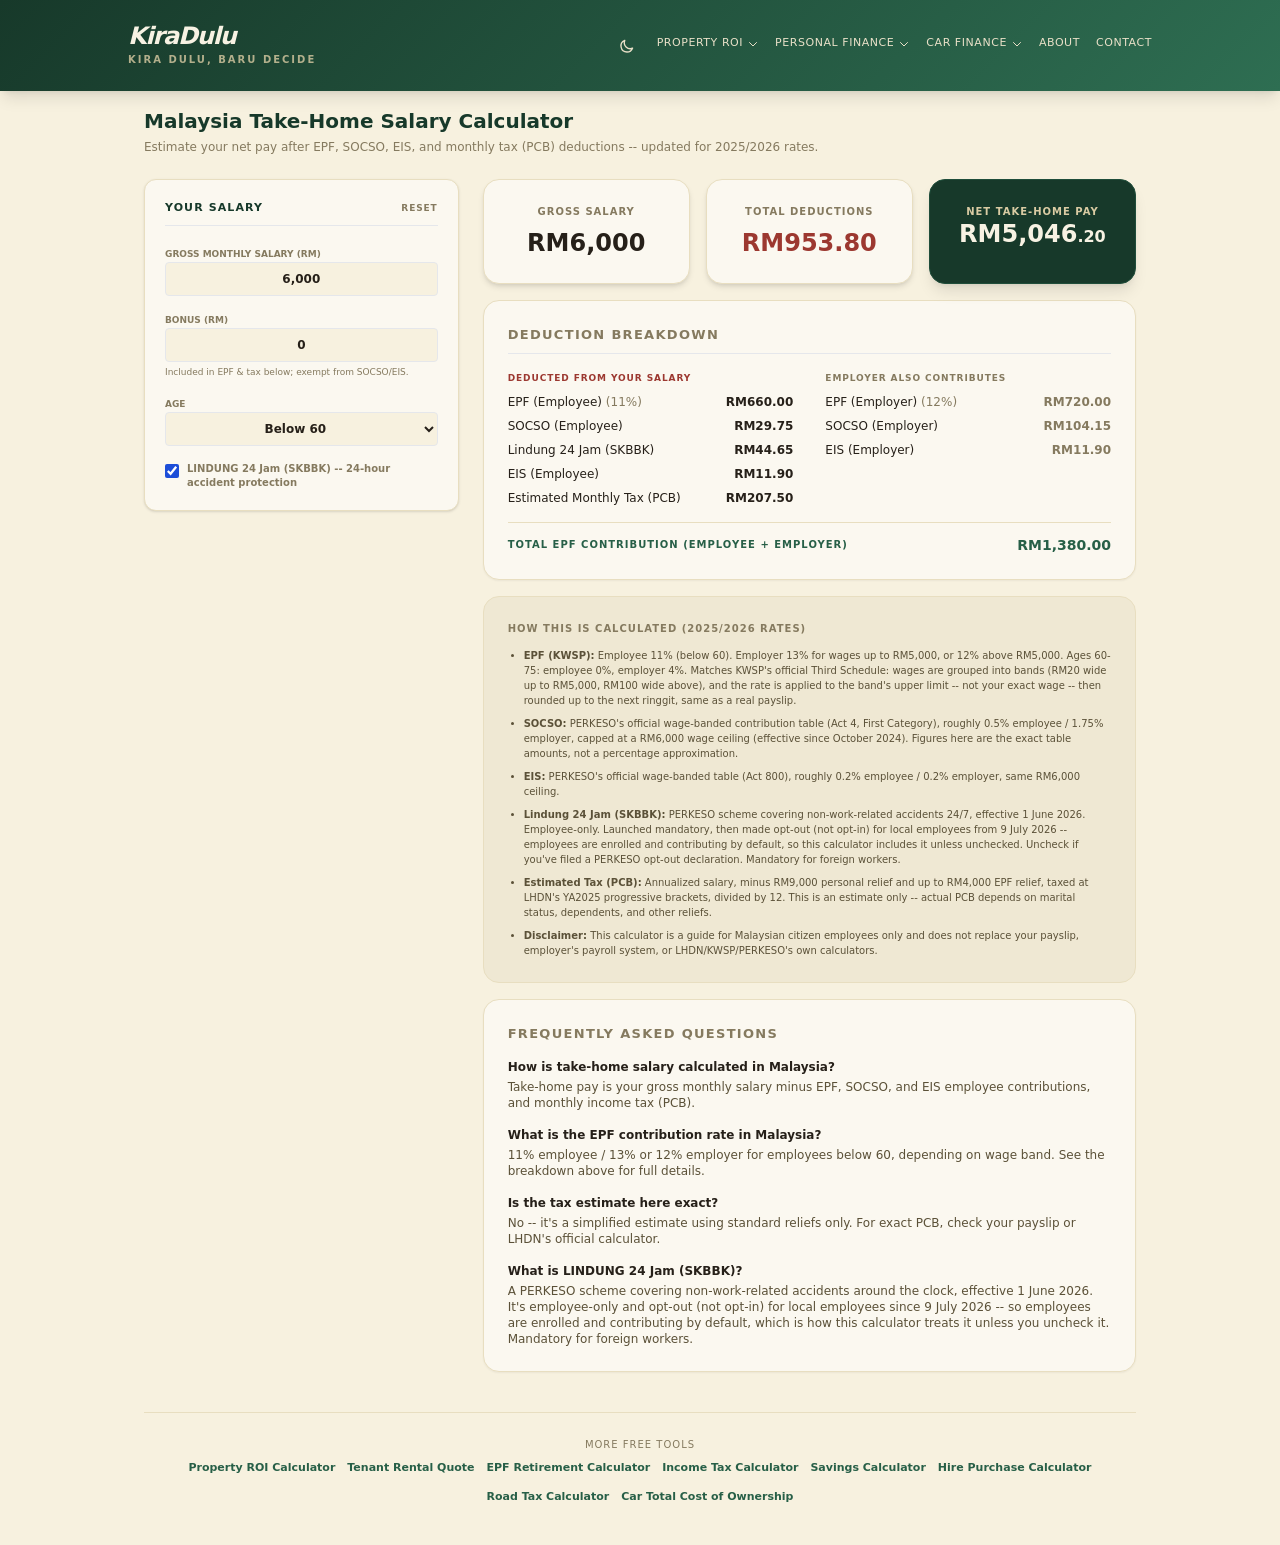
==== index.html @ edf55229 "Replace Tailwind CDN with a built stylesheet and move the shared theme into assets/site.css No visua" ====
<!DOCTYPE html>
<html lang="en">

<head>
    <meta charset="UTF-8">
    <meta name="viewport" content="width=device-width, initial-scale=1.0">
    <meta name="description"
        content="Free Malaysia take-home salary calculator. Instantly estimate your net pay after EPF (KWSP), SOCSO, EIS, and monthly tax (PCB) deductions for 2025/2026.">
    <meta name="keywords"
        content="Salary Calculator Malaysia, Take Home Pay Calculator, EPF SOCSO EIS Calculator, PCB Calculator Malaysia, Net Salary Malaysia">
    <meta name="author" content="KiraDulu">
    <link rel="canonical" href="https://kiradulu.app/">

    <meta property="og:type" content="website">
    <meta property="og:site_name" content="KiraDulu">
    <meta property="og:title" content="Salary Calculator Malaysia 2025/2026 | Take-Home Pay (EPF, SOCSO, EIS, Tax)">
    <meta property="og:description" content="Free Malaysia take-home salary calculator. Instantly estimate your net pay after EPF (KWSP), SOCSO, EIS, and monthly tax (PCB) deductions for 2025/2026.">
    <meta property="og:url" content="https://kiradulu.app/">
    <meta name="twitter:card" content="summary">
    <meta name="twitter:title" content="Salary Calculator Malaysia 2025/2026 | Take-Home Pay (EPF, SOCSO, EIS, Tax)">
    <meta name="twitter:description" content="Free Malaysia take-home salary calculator. Instantly estimate your net pay after EPF (KWSP), SOCSO, EIS, and monthly tax (PCB) deductions for 2025/2026.">

    <title>Salary Calculator Malaysia 2025/2026 | Take-Home Pay (EPF, SOCSO, EIS, Tax)</title>
    <link rel="icon" type="image/png" href="favicon.png">
    <link rel="apple-touch-icon" href="favicon.png">

    <!-- GitHub Pages can't redirect server-side, so collapse /index.html duplicates onto the canonical URL -->
    <script>
        if (location.pathname.endsWith('/index.html')) {
            location.replace(location.pathname.slice(0, -'index.html'.length) + location.search + location.hash);
        }
    </script>
    <script>
        if (localStorage.getItem('theme') === 'dark') {
            document.documentElement.classList.add('dark');
        }
    </script>
    <link rel="stylesheet" href="assets/tailwind.css">
    <link rel="stylesheet" href="assets/site.css">

    <script type="application/ld+json">
    {
        "@context": "https://schema.org",
        "@type": "WebApplication",
        "name": "Malaysia Salary Calculator",
        "url": "https://kiradulu.app/",
        "applicationCategory": "FinanceApplication",
        "operatingSystem": "Any",
        "description": "Free calculator to estimate Malaysian take-home salary after EPF, SOCSO, EIS and monthly tax deductions.",
        "offers": { "@type": "Offer", "price": "0", "priceCurrency": "MYR" }
    }
    </script>
    <script type="application/ld+json">
    {
        "@context": "https://schema.org",
        "@type": "FAQPage",
        "mainEntity": [
            {
                "@type": "Question",
                "name": "How is take-home salary calculated in Malaysia?",
                "acceptedAnswer": { "@type": "Answer", "text": "Take-home pay is your gross monthly salary minus your EPF employee contribution (11% for most employees under 60), SOCSO employee contribution (0.5%, capped at a RM6,000 wage ceiling), EIS employee contribution (0.2%, same ceiling), and monthly income tax (PCB)." }
            },
            {
                "@type": "Question",
                "name": "What is the EPF contribution rate in Malaysia?",
                "acceptedAnswer": { "@type": "Answer", "text": "For employees below 60, the standard rate is 11% employee and 13% employer (wages up to RM5,000) or 12% employer (wages above RM5,000). For employees aged 60 to 75, the employee rate drops to 0% and the employer rate is 4%." }
            },
            {
                "@type": "Question",
                "name": "Is this PCB / tax estimate exact?",
                "acceptedAnswer": { "@type": "Answer", "text": "No. This tool estimates monthly tax by annualizing your salary and applying LHDN's YA2025 progressive tax brackets with standard personal and EPF relief only. Actual PCB (Potongan Cukai Bulanan) uses LHDN's official schedule, which also factors in marital status, number of children, and other reliefs. Use this as a guide, not a substitute for your payslip or LHDN's own calculator." }
            },
            {
                "@type": "Question",
                "name": "What is LINDUNG 24 Jam (SKBBK)?",
                "acceptedAnswer": { "@type": "Answer", "text": "A PERKESO scheme covering non-work-related accidents around the clock, effective 1 June 2026. It's employee-only. Local employees can opt out by filing a liability-release declaration with PERKESO, but the scheme is opt-out (not opt-in) since 9 July 2026, so this calculator includes it by default. Foreign workers remain mandatory contributors." }
            }
        ]
    }
    </script>

    <!-- Google tag (gtag.js) -- only on the live domain, so local testing isn't counted as traffic -->
    <script>
        window.dataLayer = window.dataLayer || [];
        function gtag() { dataLayer.push(arguments); }
        if (location.hostname === 'kiradulu.app') {
            const gaScript = document.createElement('script');
            gaScript.async = true;
            gaScript.src = 'https://www.googletagmanager.com/gtag/js?id=G-EDTKDBVZQB';
            document.head.appendChild(gaScript);
            gtag('js', new Date());
            gtag('config', 'G-EDTKDBVZQB');
        }
    </script>
</head>

<body class="bg-slate-50 dark:bg-slate-900 font-sans text-slate-900 dark:text-slate-100 transition-colors duration-300">

    <header class="blue-gradient text-white py-6 px-4 shadow-lg mb-4" style="background: linear-gradient(135deg, #17392A 0%, #2E6E52 100%);">
        <div class="max-w-5xl mx-auto flex flex-col md:flex-row justify-between items-center text-center md:text-left gap-3">
            <div>
                <h1 class="text-2xl font-black tracking-tighter italic leading-none">KiraDulu</h1>
                <p class="text-[10px] uppercase tracking-[0.2em] font-bold text-blue-200 mt-1 opacity-80">Kira Dulu, Baru Decide</p>
            </div>
            <nav class="flex flex-wrap justify-center gap-4 items-center">
                <button onclick="toggleDarkMode()" id="dark-toggle-btn"
                    class="text-blue-100 hover:text-white transition p-1.5 rounded-lg hover:bg-white/10" title="Toggle dark mode">
                    <svg id="icon-sun" class="w-4 h-4 hidden" fill="none" stroke="currentColor" viewBox="0 0 24 24">
                        <path stroke-linecap="round" stroke-linejoin="round" stroke-width="2"
                            d="M12 3v1m0 16v1m9-9h-1M4 12H3m15.364 6.364l-.707-.707M6.343 6.343l-.707-.707m12.728 0l-.707.707M6.343 17.657l-.707.707M16 12a4 4 0 11-8 0 4 4 0 018 0z" />
                    </svg>
                    <svg id="icon-moon" class="w-4 h-4" fill="none" stroke="currentColor" viewBox="0 0 24 24">
                        <path stroke-linecap="round" stroke-linejoin="round" stroke-width="2"
                            d="M20.354 15.354A9 9 0 018.646 3.646 9.003 9.003 0 0012 21a9.003 9.003 0 008.354-5.646z" />
                    </svg>
                </button>
                <div class="relative group">
                    <button type="button"
                        class="flex items-center gap-1 pb-1 text-[11px] uppercase tracking-wider text-blue-100 hover:text-white transition">
                        Property ROI
                        <svg class="w-3 h-3" fill="none" stroke="currentColor" viewBox="0 0 24 24">
                            <path stroke-linecap="round" stroke-linejoin="round" stroke-width="2" d="M19 9l-7 7-7-7" />
                        </svg>
                    </button>
                    <div class="absolute left-0 top-full pt-2 hidden group-hover:block z-50">
                        <div class="bg-white dark:bg-slate-800 rounded-lg shadow-xl border border-slate-200 dark:border-slate-700 w-56 py-2 text-left">
                            <a href="property-roi-calculator/#simple" class="block px-4 py-2 text-xs text-slate-700 dark:text-slate-200 hover:bg-slate-50 dark:hover:bg-slate-700">Simple</a>
                            <a href="property-roi-calculator/#projection" class="block px-4 py-2 text-xs text-slate-700 dark:text-slate-200 hover:bg-slate-50 dark:hover:bg-slate-700">30-Year Projection</a>
                            <a href="property-roi-calculator/#compare" class="block px-4 py-2 text-xs text-slate-700 dark:text-slate-200 hover:bg-slate-50 dark:hover:bg-slate-700">Compare</a>
                            <a href="tenant-rental-quote-calculator/" class="block px-4 py-2 text-xs text-slate-700 dark:text-slate-200 hover:bg-slate-50 dark:hover:bg-slate-700">Tenant Rental Quote</a>
                        </div>
                    </div>
                </div>

                <div class="relative group">
                    <button type="button"
                        class="flex items-center gap-1 pb-1 text-[11px] uppercase tracking-wider text-blue-100 hover:text-white transition">
                        Personal Finance
                        <svg class="w-3 h-3" fill="none" stroke="currentColor" viewBox="0 0 24 24">
                            <path stroke-linecap="round" stroke-linejoin="round" stroke-width="2" d="M19 9l-7 7-7-7" />
                        </svg>
                    </button>
                    <div class="absolute right-0 md:left-0 top-full pt-2 hidden group-hover:block z-50">
                        <div class="bg-white dark:bg-slate-800 rounded-lg shadow-xl border border-slate-200 dark:border-slate-700 w-56 py-2 text-left">
                            <span class="block px-4 py-2 text-xs font-bold text-blue-700 dark:text-blue-400">Salary Calculator</span>
                            <a href="epf-calculator/" class="block px-4 py-2 text-xs text-slate-700 dark:text-slate-200 hover:bg-slate-50 dark:hover:bg-slate-700">EPF Calculator</a>
                            <a href="income-tax-calculator/" class="block px-4 py-2 text-xs text-slate-700 dark:text-slate-200 hover:bg-slate-50 dark:hover:bg-slate-700">Income Tax Calculator</a>
                            <a href="savings-calculator/" class="block px-4 py-2 text-xs text-slate-700 dark:text-slate-200 hover:bg-slate-50 dark:hover:bg-slate-700">Savings Calculator</a>
                        </div>
                    </div>
                </div>

                <div class="relative group">
                    <button type="button"
                        class="flex items-center gap-1 pb-1 text-[11px] uppercase tracking-wider text-blue-100 hover:text-white transition">
                        Car Finance
                        <svg class="w-3 h-3" fill="none" stroke="currentColor" viewBox="0 0 24 24">
                            <path stroke-linecap="round" stroke-linejoin="round" stroke-width="2" d="M19 9l-7 7-7-7" />
                        </svg>
                    </button>
                    <div class="absolute right-0 md:left-0 top-full pt-2 hidden group-hover:block z-50">
                        <div class="bg-white dark:bg-slate-800 rounded-lg shadow-xl border border-slate-200 dark:border-slate-700 w-56 py-2 text-left">
                            <a href="hire-purchase-calculator/" class="block px-4 py-2 text-xs text-slate-700 dark:text-slate-200 hover:bg-slate-50 dark:hover:bg-slate-700">Hire Purchase Calculator</a>
                            <a href="road-tax-calculator/" class="block px-4 py-2 text-xs text-slate-700 dark:text-slate-200 hover:bg-slate-50 dark:hover:bg-slate-700">Road Tax Calculator</a>
                            <a href="car-tco-calculator/" class="block px-4 py-2 text-xs text-slate-700 dark:text-slate-200 hover:bg-slate-50 dark:hover:bg-slate-700">Total Cost of Ownership</a>
                        </div>
                    </div>
                </div>

                <a href="property-roi-calculator/#about"
                    class="text-[11px] uppercase tracking-wider text-blue-100 hover:text-white transition pb-1">About</a>
                <a href="property-roi-calculator/#contact"
                    class="text-[11px] uppercase tracking-wider text-blue-100 hover:text-white transition pb-1">Contact</a>
            </nav>
        </div>
    </header>

    <main class="max-w-5xl mx-auto px-4 pb-10">
        <h2 class="text-xl font-black text-blue-900 dark:text-blue-300 mb-1">Malaysia Take-Home Salary Calculator</h2>
        <p class="text-xs text-slate-500 dark:text-slate-400 mb-6">Estimate your net pay after EPF, SOCSO, EIS, and monthly tax (PCB) deductions -- updated for 2025/2026 rates.</p>

        <div class="grid grid-cols-1 lg:grid-cols-12 gap-6">
            <div class="lg:col-span-4 space-y-4">
                <div class="bg-white dark:bg-slate-800 p-5 rounded-xl shadow border border-slate-200 dark:border-slate-700">
                    <div class="flex items-center justify-between mb-4 border-b dark:border-slate-700 pb-2">
                        <h3 class="text-blue-900 dark:text-blue-400 font-bold uppercase text-[11px] tracking-widest">Your Salary</h3>
                        <button type="button" onclick="if(confirm('Reset all inputs to default values?')) resetToDefaults()"
                            class="text-[9px] font-bold uppercase tracking-widest text-slate-400 hover:text-red-600 transition">Reset</button>
                    </div>
                    <div class="space-y-3" id="input-container">
                        <div>
                            <label class="text-[9px] font-bold text-slate-400 uppercase">Gross Monthly Salary (RM)</label>
                            <input type="text" inputmode="decimal" id="grossSalary" value="6,000"
                                class="comma-fmt w-full p-2 bg-slate-50 border rounded text-xs font-bold text-center dark:bg-slate-900 dark:border-slate-600 dark:text-slate-100">
                        </div>
                        <div>
                            <label class="text-[9px] font-bold text-slate-400 uppercase">Bonus (RM)</label>
                            <input type="text" inputmode="decimal" id="bonus" value="0"
                                class="comma-fmt w-full p-2 bg-slate-50 border rounded text-xs font-bold text-center dark:bg-slate-900 dark:border-slate-600 dark:text-slate-100">
                            <p class="text-[9px] text-slate-400 mt-1">Included in EPF & tax below; exempt from SOCSO/EIS.</p>
                        </div>
                        <div>
                            <label class="text-[9px] font-bold text-slate-400 uppercase">Age</label>
                            <select id="ageBand"
                                class="w-full p-2 bg-slate-50 border rounded text-xs font-bold text-center dark:bg-slate-900 dark:border-slate-600 dark:text-slate-100">
                                <option value="under60" selected>Below 60</option>
                                <option value="60plus">60 and above</option>
                            </select>
                        </div>
                        <div class="flex items-start gap-2 pt-1">
                            <input type="checkbox" id="lindung24jam" checked class="mt-0.5 w-3.5 h-3.5 accent-blue-700 shrink-0">
                            <label for="lindung24jam" class="text-[10px] font-bold text-slate-500 dark:text-slate-400 leading-snug">
                                LINDUNG 24 Jam (SKBBK) -- 24-hour accident protection
                            </label>
                        </div>
                    </div>
                    <p id="socso-eis-note" class="hidden text-[10px] text-slate-400 dark:text-slate-500 mt-3 leading-relaxed">
                        Employees aged 60+ move to reduced SOCSO/EIS category rates not modeled here -- shown as RM0. Consult PERKESO for exact figures.
                    </p>
                </div>
            </div>

            <div class="lg:col-span-8 space-y-4">
                <div class="grid grid-cols-2 md:grid-cols-3 gap-4">
                    <div class="metric-bubble bg-white dark:bg-slate-800 p-6 rounded-2xl shadow-md border border-slate-200 dark:border-slate-700 text-center">
                        <p class="text-[10px] font-bold text-slate-400 uppercase mb-2 tracking-widest">Gross Salary</p>
                        <p id="result-gross" class="text-2xl font-black text-slate-900 dark:text-slate-100">RM0</p>
                    </div>
                    <div class="metric-bubble bg-white dark:bg-slate-800 p-6 rounded-2xl shadow-md border border-slate-200 dark:border-slate-700 text-center">
                        <p class="text-[10px] font-bold text-slate-400 uppercase mb-2 tracking-widest">Total Deductions</p>
                        <p id="result-total-deductions" class="text-2xl font-black text-red-500 dark:text-red-300">RM0</p>
                    </div>
                    <div class="metric-bubble bg-blue-900 p-6 rounded-2xl shadow-lg border border-blue-800 text-center text-white col-span-2 md:col-span-1">
                        <p class="text-[10px] font-bold text-blue-200 uppercase tracking-widest">Net Take-Home Pay</p>
                        <p id="result-net" class="text-2xl font-black whitespace-nowrap leading-tight">RM0</p>
                    </div>
                </div>

                <div class="bg-white dark:bg-slate-800 p-6 rounded-2xl shadow-sm border border-slate-200 dark:border-slate-700">
                    <h3 class="text-[13px] font-black text-slate-500 dark:text-slate-400 uppercase tracking-widest mb-4 border-b dark:border-slate-700 pb-2">Deduction Breakdown</h3>
                    <div class="grid grid-cols-1 md:grid-cols-2 gap-x-8 gap-y-4 text-xs">
                        <div>
                            <p class="text-[9px] font-bold text-red-500 dark:text-red-300 uppercase tracking-widest mb-2">Deducted From Your Salary</p>
                            <div class="space-y-2">
                                <div class="flex justify-between"><span>EPF (Employee) <span id="label-epf-employee-rate" class="text-slate-400"></span></span><span id="result-epf-employee" class="font-bold text-slate-900 dark:text-slate-100">RM0</span></div>
                                <div class="flex justify-between"><span>SOCSO (Employee)</span><span id="result-socso-employee" class="font-bold text-slate-900 dark:text-slate-100">RM0</span></div>
                                <div id="lindung24jam-row" class="hidden flex justify-between"><span>Lindung 24 Jam (SKBBK)</span><span id="result-lindung24jam" class="font-bold text-slate-900 dark:text-slate-100">RM0</span></div>
                                <div class="flex justify-between"><span>EIS (Employee)</span><span id="result-eis-employee" class="font-bold text-slate-900 dark:text-slate-100">RM0</span></div>
                                <div class="flex justify-between"><span>Estimated Monthly Tax (PCB)</span><span id="result-tax" class="font-bold text-slate-900 dark:text-slate-100">RM0</span></div>
                            </div>
                        </div>
                        <div>
                            <p class="text-[9px] font-bold text-slate-400 uppercase tracking-widest mb-2">Employer Also Contributes</p>
                            <div class="space-y-2">
                                <div class="flex justify-between"><span>EPF (Employer) <span id="label-epf-employer-rate" class="text-slate-400"></span></span><span id="result-epf-employer" class="font-bold text-slate-400">RM0</span></div>
                                <div class="flex justify-between"><span>SOCSO (Employer)</span><span id="result-socso-employer" class="font-bold text-slate-400">RM0</span></div>
                                <div class="flex justify-between"><span>EIS (Employer)</span><span id="result-eis-employer" class="font-bold text-slate-400">RM0</span></div>
                            </div>
                        </div>
                    </div>
                    <div class="mt-4 pt-3 border-t border-slate-200 dark:border-slate-700 flex justify-between items-center">
                        <span class="text-[10px] font-bold text-blue-700 dark:text-blue-400 uppercase tracking-widest">Total EPF Contribution (Employee + Employer)</span>
                        <span id="result-total-epf" class="font-black text-blue-700 dark:text-blue-400 text-sm">RM0</span>
                    </div>
                </div>

                <div class="bg-slate-100 dark:bg-slate-800 p-6 rounded-2xl border border-slate-200 dark:border-slate-700 text-left">
                    <h4 class="text-[10px] font-black text-slate-500 dark:text-slate-400 uppercase tracking-widest mb-3">How This Is Calculated (2025/2026 Rates)</h4>
                    <ul class="text-[10px] text-slate-600 dark:text-slate-400 space-y-2 list-disc pl-4">
                        <li><strong>EPF (KWSP):</strong> Employee 11% (below 60). Employer 13% for wages up to RM5,000, or 12% above RM5,000. Ages 60-75: employee 0%, employer 4%. Matches KWSP's official Third Schedule: wages are grouped into bands (RM20 wide up to RM5,000, RM100 wide above), and the rate is applied to the band's upper limit -- not your exact wage -- then rounded up to the next ringgit, same as a real payslip.</li>
                        <li><strong>SOCSO:</strong> PERKESO's official wage-banded contribution table (Act 4, First Category), roughly 0.5% employee / 1.75% employer, capped at a RM6,000 wage ceiling (effective since October 2024). Figures here are the exact table amounts, not a percentage approximation.</li>
                        <li><strong>EIS:</strong> PERKESO's official wage-banded table (Act 800), roughly 0.2% employee / 0.2% employer, same RM6,000 ceiling.</li>
                        <li><strong>Lindung 24 Jam (SKBBK):</strong> PERKESO scheme covering non-work-related accidents 24/7, effective 1 June 2026. Employee-only. Launched mandatory, then made opt-out (not opt-in) for local employees from 9 July 2026 -- employees are enrolled and contributing by default, so this calculator includes it unless unchecked. Uncheck if you've filed a PERKESO opt-out declaration. Mandatory for foreign workers.</li>
                        <li><strong>Estimated Tax (PCB):</strong> Annualized salary, minus RM9,000 personal relief and up to RM4,000 EPF relief, taxed at LHDN's YA2025 progressive brackets, divided by 12. This is an estimate only -- actual PCB depends on marital status, dependents, and other reliefs.</li>
                        <li><strong>Disclaimer:</strong> This calculator is a guide for Malaysian citizen employees only and does not replace your payslip, employer's payroll system, or LHDN/KWSP/PERKESO's own calculators.</li>
                    </ul>
                </div>

                <div class="bg-white dark:bg-slate-800 p-6 rounded-2xl shadow-sm border border-slate-200 dark:border-slate-700">
                    <h4 class="text-[13px] font-black text-slate-500 dark:text-slate-400 uppercase tracking-widest mb-4">Frequently Asked Questions</h4>
                    <div class="space-y-4 text-xs text-slate-600 dark:text-slate-400">
                        <div>
                            <p class="font-bold text-slate-800 dark:text-slate-200 mb-1">How is take-home salary calculated in Malaysia?</p>
                            <p>Take-home pay is your gross monthly salary minus EPF, SOCSO, and EIS employee contributions, and monthly income tax (PCB).</p>
                        </div>
                        <div>
                            <p class="font-bold text-slate-800 dark:text-slate-200 mb-1">What is the EPF contribution rate in Malaysia?</p>
                            <p>11% employee / 13% or 12% employer for employees below 60, depending on wage band. See the breakdown above for full details.</p>
                        </div>
                        <div>
                            <p class="font-bold text-slate-800 dark:text-slate-200 mb-1">Is the tax estimate here exact?</p>
                            <p>No -- it's a simplified estimate using standard reliefs only. For exact PCB, check your payslip or LHDN's official calculator.</p>
                        </div>
                        <div>
                            <p class="font-bold text-slate-800 dark:text-slate-200 mb-1">What is LINDUNG 24 Jam (SKBBK)?</p>
                            <p>A PERKESO scheme covering non-work-related accidents around the clock, effective 1 June 2026. It's employee-only and opt-out (not opt-in) for local employees since 9 July 2026 -- so employees are enrolled and contributing by default, which is how this calculator treats it unless you uncheck it. Mandatory for foreign workers.</p>
                        </div>
                    </div>
                </div>
            </div>
        </div>

        <div class="mt-10 pt-6 border-t border-slate-200 dark:border-slate-700 text-center">
            <p class="text-[10px] text-slate-400 uppercase tracking-widest mb-2">More Free Tools</p>
            <div class="flex flex-wrap justify-center gap-3">
                <a href="property-roi-calculator/" class="text-[11px] font-bold text-blue-700 dark:text-blue-400 hover:underline">Property ROI Calculator</a>
                <a href="tenant-rental-quote-calculator/" class="text-[11px] font-bold text-blue-700 dark:text-blue-400 hover:underline">Tenant Rental Quote</a>
                <a href="epf-calculator/" class="text-[11px] font-bold text-blue-700 dark:text-blue-400 hover:underline">EPF Retirement Calculator</a>
                <a href="income-tax-calculator/" class="text-[11px] font-bold text-blue-700 dark:text-blue-400 hover:underline">Income Tax Calculator</a>
                <a href="savings-calculator/" class="text-[11px] font-bold text-blue-700 dark:text-blue-400 hover:underline">Savings Calculator</a>
                <a href="hire-purchase-calculator/" class="text-[11px] font-bold text-blue-700 dark:text-blue-400 hover:underline">Hire Purchase Calculator</a>
                <a href="road-tax-calculator/" class="text-[11px] font-bold text-blue-700 dark:text-blue-400 hover:underline">Road Tax Calculator</a>
                <a href="car-tco-calculator/" class="text-[11px] font-bold text-blue-700 dark:text-blue-400 hover:underline">Car Total Cost of Ownership</a>
            </div>
        </div>
    </main>

    <script src="salary-calculator.js"></script>
</body>

</html>
---- assets/site.css ----
/* KiraDulu shared theme -- loaded after assets/tailwind.css on every page. The "Paper Ledger"
   palette below re-skins Tailwind's slate/blue/green/red utilities, hence the !important overrides. */

input::-webkit-outer-spin-button,
input::-webkit-inner-spin-button {
    -webkit-appearance: none;
    margin: 0;
}

body {
    font-size: 0.85rem;
}

.metric-bubble {
    transition: transform 0.2s ease;
}

.metric-bubble:hover {
    transform: translateY(-2px);
}

/* ============ Paper Ledger Theme ============ */
:root {
    --paper-bg: #F3EEDF;
    --paper-card: #FBF8F0;
    --paper-card-alt: #EFE8D3;
    --paper-input: #F7F1DF;
    --ledger-line: #DDD0AC;
    --ledger-line-soft: #E8DEC0;
    --ink: #262019;
    --ink-strong: #1C1710;
    --ink-mid: #5B5138;
    --ink-soft: #857A5F;
}
html.dark {
    --paper-bg: #1B1710;
    --paper-card: #262019;
    --paper-card-alt: #2E271C;
    --paper-input: #211C14;
    --ledger-line: #3A3222;
    --ledger-line-soft: #443A26;
    --ink: #EDE4CC;
    --ink-strong: #F5EFDC;
    --ink-mid: #C9BC94;
    --ink-soft: #B3A47F;
}

body { background-color: var(--paper-bg) !important; color: var(--ink) !important; }

/* Surfaces (light) */
.bg-white { background-color: var(--paper-card) !important; }
.bg-slate-50 { background-color: var(--paper-input) !important; }
.bg-slate-100 { background-color: var(--paper-card-alt) !important; }
.bg-slate-200 { background-color: var(--ledger-line) !important; }
.bg-gray-100 { background-color: var(--paper-card-alt) !important; }
.hover\:bg-slate-50:hover { background-color: var(--paper-input) !important; }
.bg-slate-800 { background-color: #322A1C !important; }
.hover\:bg-slate-900:hover { background-color: #241E14 !important; }

/* Surfaces (dark) -- gated on the html.dark ancestor, matching Tailwind's own :is(.dark *) gating */
html.dark .dark\:bg-slate-900 { background-color: #1B1710 !important; }
html.dark .dark\:bg-slate-800 { background-color: #262019 !important; }
html.dark .dark\:hover\:bg-slate-700:hover { background-color: #2E271C !important; }

/* Borders (light) */
.border-slate-100, .border-slate-200 { border-color: var(--ledger-line-soft) !important; }
.divide-slate-100 > :not([hidden]) ~ :not([hidden]) { border-color: var(--ledger-line-soft) !important; }

/* Borders (dark) */
html.dark .dark\:border-slate-600, html.dark .dark\:border-slate-700 { border-color: #3A3222 !important; }
html.dark .dark\:divide-slate-700 > :not([hidden]) ~ :not([hidden]) { border-color: #3A3222 !important; }

/* Text (light) */
.text-slate-400, .text-slate-500 { color: var(--ink-soft) !important; }
.text-slate-600, .text-slate-700 { color: var(--ink-mid) !important; }
.text-slate-800, .text-slate-900, .text-black-700 { color: var(--ink) !important; }
.text-white { color: #F7F2E3 !important; }

/* Text (dark) */
html.dark .dark\:text-slate-100, html.dark .dark\:text-slate-200 { color: #EDE4CC !important; }
html.dark .dark\:text-slate-400, html.dark .dark\:text-slate-500 { color: #B3A47F !important; }

/* Brand green (replaces blue) -- light */
.bg-blue-900 { background-color: #17392A !important; }
.bg-blue-800 { background-color: #1F4D3A !important; }
.bg-blue-700 { background-color: #275F47 !important; }
.hover\:bg-blue-800:hover { background-color: #1F4D3A !important; }
.bg-blue-600 { background-color: #2E6E52 !important; }
.bg-blue-50 { background-color: #EEF4EE !important; }
.border-blue-100 { border-color: #C3DBCB !important; }
.border-blue-500, .focus\:border-blue-500:focus { border-color: #2E6E52 !important; }
.border-blue-800 { border-color: #1F4D3A !important; }
.text-blue-100 { color: #E9E0C8 !important; }
.text-blue-200 { color: #D9CBA3 !important; }
.text-blue-600, .text-blue-700 { color: #275F47 !important; }
.text-blue-800, .text-blue-900 { color: #17392A !important; }

/* Brand green -- dark */
html.dark .dark\:bg-blue-950 { background-color: #1A2E22 !important; }
html.dark .dark\:border-blue-900 { border-color: #2A4A38 !important; }
html.dark .dark\:text-blue-200, html.dark .dark\:text-blue-300, html.dark .dark\:text-blue-400 { color: #7FC49E !important; }

/* Success / positive -- light (shares the ledger-green family) */
.bg-green-50 { background-color: #E7F0EA !important; }
.bg-green-500 { background-color: #2E6E52 !important; }
.border-green-100 { border-color: #C9DDCE !important; }
.border-green-200 { border-color: #B3CEBC !important; }
.text-green-600, .text-green-700 { color: #275F47 !important; }

/* Success / positive -- dark */
html.dark .dark\:bg-green-950 { background-color: #1A2E22 !important; }
html.dark .dark\:border-green-900 { border-color: #2A4A38 !important; }
html.dark .dark\:text-green-300, html.dark .dark\:text-green-400 { color: #7FC49E !important; }

/* Danger / negative -- light (ledger oxblood) */
.bg-red-50 { background-color: #F5E6E2 !important; }
.bg-red-500 { background-color: #9C3830 !important; }
.border-red-100 { border-color: #EDD3CB !important; }
.border-red-200 { border-color: #DDB3A8 !important; }
.text-red-400 { color: #B15A50 !important; }
.text-red-500 { color: #9C3830 !important; }
.text-red-600, .text-red-700 { color: #7A2921 !important; }

/* Danger / negative -- dark */
html.dark .dark\:bg-red-950 { background-color: #34211D !important; }
html.dark .dark\:border-red-900 { border-color: #4A2E27 !important; }
html.dark .dark\:text-red-300 { color: #C97B72 !important; }

/* Verdict gauge "fair" state */
.bg-yellow-400 { background-color: #C9A227 !important; }

/* Misc hover states + verdict-banner default fallback */
html.dark .dark\:bg-slate-700 { background-color: #2E271C !important; }
.hover\:text-white:hover { color: #F7F2E3 !important; }
.hover\:text-slate-800:hover { color: var(--ink) !important; }
.hover\:text-blue-900:hover { color: #17392A !important; }
.hover\:bg-blue-700:hover { color: #275F47 !important; background-color: #275F47 !important; }
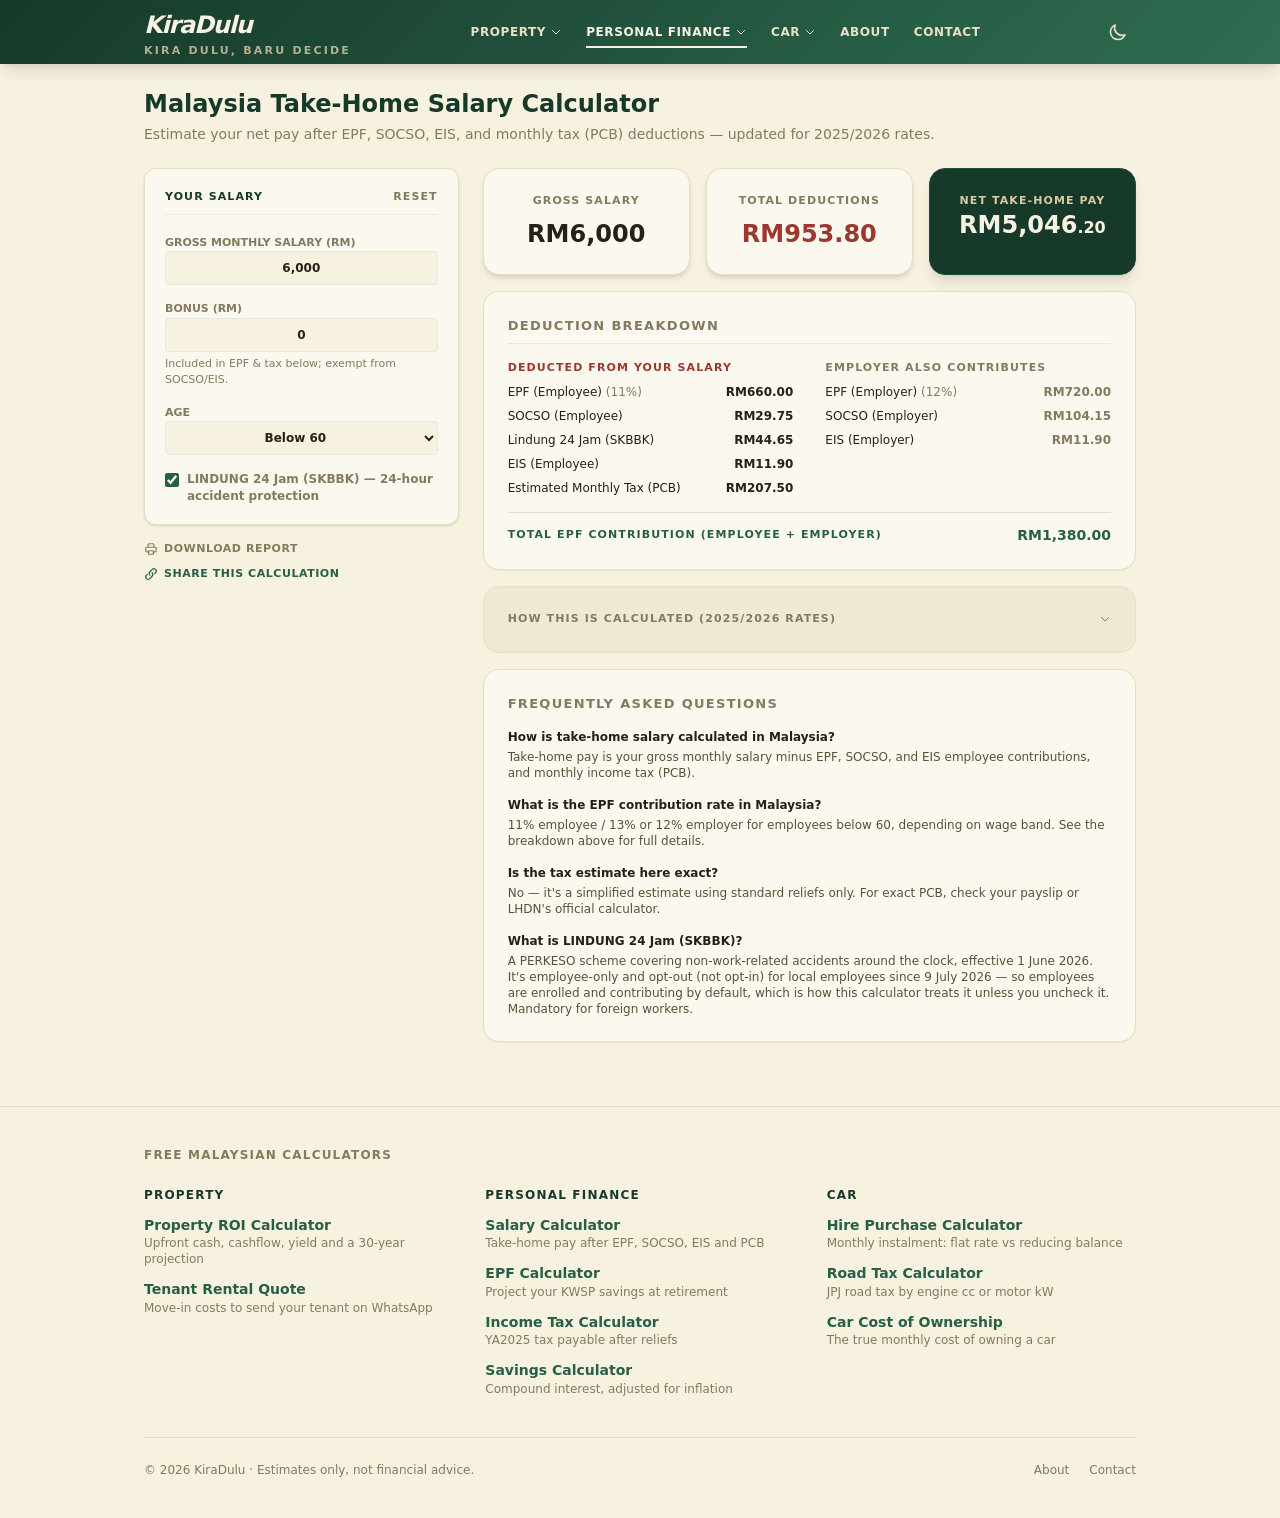
==== commit eef5ea9a: "UI revamp: shared header/menu, footer, mobile summary bars, share links, readability - One header on" ====
--- a/index.html
+++ b/index.html
@@ -37,6 +37,7 @@
     </script>
     <link rel="stylesheet" href="assets/tailwind.css">
     <link rel="stylesheet" href="assets/site.css">
+    <script src="assets/site.js"></script>
 
     <script type="application/ld+json">
     {
@@ -94,90 +95,119 @@
     </script>
 </head>
 
-<body class="bg-slate-50 dark:bg-slate-900 font-sans text-slate-900 dark:text-slate-100 transition-colors duration-300">
-
-    <header class="blue-gradient text-white py-6 px-4 shadow-lg mb-4" style="background: linear-gradient(135deg, #17392A 0%, #2E6E52 100%);">
-        <div class="max-w-5xl mx-auto flex flex-col md:flex-row justify-between items-center text-center md:text-left gap-3">
-            <div>
-                <h1 class="text-2xl font-black tracking-tighter italic leading-none">KiraDulu</h1>
-                <p class="text-[10px] uppercase tracking-[0.2em] font-bold text-blue-200 mt-1 opacity-80">Kira Dulu, Baru Decide</p>
-            </div>
-            <nav class="flex flex-wrap justify-center gap-4 items-center">
-                <button onclick="toggleDarkMode()" id="dark-toggle-btn"
-                    class="text-blue-100 hover:text-white transition p-1.5 rounded-lg hover:bg-white/10" title="Toggle dark mode">
-                    <svg id="icon-sun" class="w-4 h-4 hidden" fill="none" stroke="currentColor" viewBox="0 0 24 24">
+<body data-kd-share="kiradulu_salary_inputs,kiradulu_shared_monthly_salary" class="bg-slate-50 dark:bg-slate-900 font-sans text-slate-900 dark:text-slate-100 transition-colors duration-300">
+
+    <!-- site-header: identical on every page (current page highlighted) -- update all pages together -->
+    <header class="kd-header text-white shadow-lg mb-6">
+        <div class="max-w-5xl mx-auto px-4 h-16 flex items-center justify-between gap-4">
+            <a href="./" class="leading-none shrink-0" aria-label="KiraDulu home">
+                <span class="block text-2xl font-black tracking-tighter italic">KiraDulu</span>
+                <span class="block text-[11px] uppercase tracking-[0.2em] font-bold text-blue-200 mt-1 opacity-80">Kira Dulu, Baru Decide</span>
+            </a>
+            <nav class="hidden md:flex items-center gap-6" aria-label="Calculators">
+                <div class="kd-dd relative">
+                    <button type="button" data-kd-dd aria-expanded="false"
+                        class="flex items-center gap-1 py-2 text-xs font-bold uppercase tracking-wider text-blue-100 hover:text-white transition">
+                        Property <svg class="w-3 h-3" fill="none" stroke="currentColor" viewBox="0 0 24 24" aria-hidden="true"><path stroke-linecap="round" stroke-linejoin="round" stroke-width="2" d="M19 9l-7 7-7-7" /></svg>
+                    </button>
+                    <div class="kd-dd-panel absolute left-0 top-full pt-2 z-50">
+                        <div class="bg-white dark:bg-slate-800 rounded-lg shadow-xl border border-slate-200 dark:border-slate-700 w-60 py-2 text-left">
+                            <a href="property-roi-calculator/#simple" class="block px-4 py-2 text-sm text-slate-700 dark:text-slate-200 hover:bg-slate-50 dark:hover:bg-slate-700">Property ROI Calculator</a>
+                            <a href="property-roi-calculator/#projection" class="block px-4 py-2 text-sm text-slate-700 dark:text-slate-200 hover:bg-slate-50 dark:hover:bg-slate-700">30-Year Projection</a>
+                            <a href="property-roi-calculator/#compare" class="block px-4 py-2 text-sm text-slate-700 dark:text-slate-200 hover:bg-slate-50 dark:hover:bg-slate-700">Compare Properties</a>
+                            <a href="tenant-rental-quote-calculator/" class="block px-4 py-2 text-sm text-slate-700 dark:text-slate-200 hover:bg-slate-50 dark:hover:bg-slate-700">Tenant Rental Quote</a>
+                        </div>
+                    </div>
+                </div>
+                <div class="kd-dd relative">
+                    <button type="button" data-kd-dd aria-expanded="false"
+                        class="flex items-center gap-1 py-2 text-xs font-bold uppercase tracking-wider text-white kd-nav-active transition">
+                        Personal Finance <svg class="w-3 h-3" fill="none" stroke="currentColor" viewBox="0 0 24 24" aria-hidden="true"><path stroke-linecap="round" stroke-linejoin="round" stroke-width="2" d="M19 9l-7 7-7-7" /></svg>
+                    </button>
+                    <div class="kd-dd-panel absolute left-0 top-full pt-2 z-50">
+                        <div class="bg-white dark:bg-slate-800 rounded-lg shadow-xl border border-slate-200 dark:border-slate-700 w-60 py-2 text-left">
+                            <a href="" class="block px-4 py-2 text-sm font-bold text-blue-700 dark:text-blue-400 bg-slate-50 dark:bg-slate-700" aria-current="page">Salary Calculator</a>
+                            <a href="epf-calculator/" class="block px-4 py-2 text-sm text-slate-700 dark:text-slate-200 hover:bg-slate-50 dark:hover:bg-slate-700">EPF Calculator</a>
+                            <a href="income-tax-calculator/" class="block px-4 py-2 text-sm text-slate-700 dark:text-slate-200 hover:bg-slate-50 dark:hover:bg-slate-700">Income Tax Calculator</a>
+                            <a href="savings-calculator/" class="block px-4 py-2 text-sm text-slate-700 dark:text-slate-200 hover:bg-slate-50 dark:hover:bg-slate-700">Savings Calculator</a>
+                        </div>
+                    </div>
+                </div>
+                <div class="kd-dd relative">
+                    <button type="button" data-kd-dd aria-expanded="false"
+                        class="flex items-center gap-1 py-2 text-xs font-bold uppercase tracking-wider text-blue-100 hover:text-white transition">
+                        Car <svg class="w-3 h-3" fill="none" stroke="currentColor" viewBox="0 0 24 24" aria-hidden="true"><path stroke-linecap="round" stroke-linejoin="round" stroke-width="2" d="M19 9l-7 7-7-7" /></svg>
+                    </button>
+                    <div class="kd-dd-panel absolute left-0 top-full pt-2 z-50">
+                        <div class="bg-white dark:bg-slate-800 rounded-lg shadow-xl border border-slate-200 dark:border-slate-700 w-60 py-2 text-left">
+                            <a href="hire-purchase-calculator/" class="block px-4 py-2 text-sm text-slate-700 dark:text-slate-200 hover:bg-slate-50 dark:hover:bg-slate-700">Hire Purchase Calculator</a>
+                            <a href="road-tax-calculator/" class="block px-4 py-2 text-sm text-slate-700 dark:text-slate-200 hover:bg-slate-50 dark:hover:bg-slate-700">Road Tax Calculator</a>
+                            <a href="car-tco-calculator/" class="block px-4 py-2 text-sm text-slate-700 dark:text-slate-200 hover:bg-slate-50 dark:hover:bg-slate-700">Car Cost of Ownership</a>
+                        </div>
+                    </div>
+                </div>
+                <a href="about/" class="py-2 text-xs font-bold uppercase tracking-wider text-blue-100 hover:text-white transition">About</a>
+                <a href="about/#contact" class="py-2 text-xs font-bold uppercase tracking-wider text-blue-100 hover:text-white transition">Contact</a>
+            </nav>
+            <div class="flex items-center gap-1">
+                <button onclick="toggleDarkMode()" id="dark-toggle-btn" type="button"
+                    class="text-blue-100 hover:text-white transition p-2 rounded-lg hover:bg-white/10" title="Toggle dark mode" aria-label="Toggle dark mode">
+                    <svg id="icon-sun" class="w-5 h-5 hidden" fill="none" stroke="currentColor" viewBox="0 0 24 24">
                         <path stroke-linecap="round" stroke-linejoin="round" stroke-width="2"
                             d="M12 3v1m0 16v1m9-9h-1M4 12H3m15.364 6.364l-.707-.707M6.343 6.343l-.707-.707m12.728 0l-.707.707M6.343 17.657l-.707.707M16 12a4 4 0 11-8 0 4 4 0 018 0z" />
                     </svg>
-                    <svg id="icon-moon" class="w-4 h-4" fill="none" stroke="currentColor" viewBox="0 0 24 24">
+                    <svg id="icon-moon" class="w-5 h-5" fill="none" stroke="currentColor" viewBox="0 0 24 24">
                         <path stroke-linecap="round" stroke-linejoin="round" stroke-width="2"
                             d="M20.354 15.354A9 9 0 018.646 3.646 9.003 9.003 0 0012 21a9.003 9.003 0 008.354-5.646z" />
                     </svg>
                 </button>
-                <div class="relative group">
-                    <button type="button"
-                        class="flex items-center gap-1 pb-1 text-[11px] uppercase tracking-wider text-blue-100 hover:text-white transition">
-                        Property ROI
-                        <svg class="w-3 h-3" fill="none" stroke="currentColor" viewBox="0 0 24 24">
-                            <path stroke-linecap="round" stroke-linejoin="round" stroke-width="2" d="M19 9l-7 7-7-7" />
-                        </svg>
-                    </button>
-                    <div class="absolute left-0 top-full pt-2 hidden group-hover:block z-50">
-                        <div class="bg-white dark:bg-slate-800 rounded-lg shadow-xl border border-slate-200 dark:border-slate-700 w-56 py-2 text-left">
-                            <a href="property-roi-calculator/#simple" class="block px-4 py-2 text-xs text-slate-700 dark:text-slate-200 hover:bg-slate-50 dark:hover:bg-slate-700">Simple</a>
-                            <a href="property-roi-calculator/#projection" class="block px-4 py-2 text-xs text-slate-700 dark:text-slate-200 hover:bg-slate-50 dark:hover:bg-slate-700">30-Year Projection</a>
-                            <a href="property-roi-calculator/#compare" class="block px-4 py-2 text-xs text-slate-700 dark:text-slate-200 hover:bg-slate-50 dark:hover:bg-slate-700">Compare</a>
-                            <a href="tenant-rental-quote-calculator/" class="block px-4 py-2 text-xs text-slate-700 dark:text-slate-200 hover:bg-slate-50 dark:hover:bg-slate-700">Tenant Rental Quote</a>
-                        </div>
-                    </div>
-                </div>
-
-                <div class="relative group">
-                    <button type="button"
-                        class="flex items-center gap-1 pb-1 text-[11px] uppercase tracking-wider text-blue-100 hover:text-white transition">
-                        Personal Finance
-                        <svg class="w-3 h-3" fill="none" stroke="currentColor" viewBox="0 0 24 24">
-                            <path stroke-linecap="round" stroke-linejoin="round" stroke-width="2" d="M19 9l-7 7-7-7" />
-                        </svg>
-                    </button>
-                    <div class="absolute right-0 md:left-0 top-full pt-2 hidden group-hover:block z-50">
-                        <div class="bg-white dark:bg-slate-800 rounded-lg shadow-xl border border-slate-200 dark:border-slate-700 w-56 py-2 text-left">
-                            <span class="block px-4 py-2 text-xs font-bold text-blue-700 dark:text-blue-400">Salary Calculator</span>
-                            <a href="epf-calculator/" class="block px-4 py-2 text-xs text-slate-700 dark:text-slate-200 hover:bg-slate-50 dark:hover:bg-slate-700">EPF Calculator</a>
-                            <a href="income-tax-calculator/" class="block px-4 py-2 text-xs text-slate-700 dark:text-slate-200 hover:bg-slate-50 dark:hover:bg-slate-700">Income Tax Calculator</a>
-                            <a href="savings-calculator/" class="block px-4 py-2 text-xs text-slate-700 dark:text-slate-200 hover:bg-slate-50 dark:hover:bg-slate-700">Savings Calculator</a>
-                        </div>
-                    </div>
-                </div>
-
-                <div class="relative group">
-                    <button type="button"
-                        class="flex items-center gap-1 pb-1 text-[11px] uppercase tracking-wider text-blue-100 hover:text-white transition">
-                        Car Finance
-                        <svg class="w-3 h-3" fill="none" stroke="currentColor" viewBox="0 0 24 24">
-                            <path stroke-linecap="round" stroke-linejoin="round" stroke-width="2" d="M19 9l-7 7-7-7" />
-                        </svg>
-                    </button>
-                    <div class="absolute right-0 md:left-0 top-full pt-2 hidden group-hover:block z-50">
-                        <div class="bg-white dark:bg-slate-800 rounded-lg shadow-xl border border-slate-200 dark:border-slate-700 w-56 py-2 text-left">
-                            <a href="hire-purchase-calculator/" class="block px-4 py-2 text-xs text-slate-700 dark:text-slate-200 hover:bg-slate-50 dark:hover:bg-slate-700">Hire Purchase Calculator</a>
-                            <a href="road-tax-calculator/" class="block px-4 py-2 text-xs text-slate-700 dark:text-slate-200 hover:bg-slate-50 dark:hover:bg-slate-700">Road Tax Calculator</a>
-                            <a href="car-tco-calculator/" class="block px-4 py-2 text-xs text-slate-700 dark:text-slate-200 hover:bg-slate-50 dark:hover:bg-slate-700">Total Cost of Ownership</a>
-                        </div>
-                    </div>
-                </div>
-
-                <a href="property-roi-calculator/#about"
-                    class="text-[11px] uppercase tracking-wider text-blue-100 hover:text-white transition pb-1">About</a>
-                <a href="property-roi-calculator/#contact"
-                    class="text-[11px] uppercase tracking-wider text-blue-100 hover:text-white transition pb-1">Contact</a>
-            </nav>
+                <button id="kd-menu-btn" type="button" aria-expanded="false" aria-controls="kd-mobile-menu" aria-label="Menu"
+                    class="md:hidden text-blue-100 hover:text-white transition p-2 rounded-lg hover:bg-white/10">
+                    <svg id="kd-menu-open" class="w-6 h-6" fill="none" stroke="currentColor" viewBox="0 0 24 24"><path stroke-linecap="round" stroke-linejoin="round" stroke-width="2" d="M4 6h16M4 12h16M4 18h16" /></svg>
+                    <svg id="kd-menu-close" class="w-6 h-6 hidden" fill="none" stroke="currentColor" viewBox="0 0 24 24"><path stroke-linecap="round" stroke-linejoin="round" stroke-width="2" d="M6 18L18 6M6 6l12 12" /></svg>
+                </button>
+            </div>
         </div>
+        <nav id="kd-mobile-menu" class="md:hidden hidden border-t border-white/10 px-4 pb-4" aria-label="Calculators">
+            <p class="mt-4 mb-1 text-[11px] uppercase tracking-widest font-bold text-blue-200">Property</p>
+                <a href="property-roi-calculator/" class="block py-2 px-3 -mx-3 rounded-lg text-sm text-blue-100 hover:bg-white/10">Property ROI Calculator</a>
+                <a href="property-roi-calculator/#projection" class="block py-2 pl-7 pr-3 -mx-3 rounded-lg text-sm text-blue-100 hover:bg-white/10">30-Year Projection</a>
+                <a href="property-roi-calculator/#compare" class="block py-2 pl-7 pr-3 -mx-3 rounded-lg text-sm text-blue-100 hover:bg-white/10">Compare Properties</a>
+                <a href="tenant-rental-quote-calculator/" class="block py-2 px-3 -mx-3 rounded-lg text-sm text-blue-100 hover:bg-white/10">Tenant Rental Quote</a>
+            <p class="mt-4 mb-1 text-[11px] uppercase tracking-widest font-bold text-blue-200">Personal Finance</p>
+                <a href="" class="block py-2 px-3 -mx-3 rounded-lg text-sm font-bold text-white bg-white/10" aria-current="page">Salary Calculator</a>
+                <a href="epf-calculator/" class="block py-2 px-3 -mx-3 rounded-lg text-sm text-blue-100 hover:bg-white/10">EPF Calculator</a>
+                <a href="income-tax-calculator/" class="block py-2 px-3 -mx-3 rounded-lg text-sm text-blue-100 hover:bg-white/10">Income Tax Calculator</a>
+                <a href="savings-calculator/" class="block py-2 px-3 -mx-3 rounded-lg text-sm text-blue-100 hover:bg-white/10">Savings Calculator</a>
+            <p class="mt-4 mb-1 text-[11px] uppercase tracking-widest font-bold text-blue-200">Car</p>
+                <a href="hire-purchase-calculator/" class="block py-2 px-3 -mx-3 rounded-lg text-sm text-blue-100 hover:bg-white/10">Hire Purchase Calculator</a>
+                <a href="road-tax-calculator/" class="block py-2 px-3 -mx-3 rounded-lg text-sm text-blue-100 hover:bg-white/10">Road Tax Calculator</a>
+                <a href="car-tco-calculator/" class="block py-2 px-3 -mx-3 rounded-lg text-sm text-blue-100 hover:bg-white/10">Car Cost of Ownership</a>
+            <div class="mt-4 pt-3 border-t border-white/10 flex gap-6">
+                <a href="about/" class="py-2 text-sm text-blue-100">About</a>
+                <a href="about/#contact" class="py-2 text-sm text-blue-100">Contact</a>
+            </div>
+        </nav>
     </header>
 
     <main class="max-w-5xl mx-auto px-4 pb-10">
-        <h2 class="text-xl font-black text-blue-900 dark:text-blue-300 mb-1">Malaysia Take-Home Salary Calculator</h2>
-        <p class="text-xs text-slate-500 dark:text-slate-400 mb-6">Estimate your net pay after EPF, SOCSO, EIS, and monthly tax (PCB) deductions -- updated for 2025/2026 rates.</p>
+        <h1 class="text-xl md:text-2xl font-black text-blue-900 dark:text-blue-300 mb-1">Malaysia Take-Home Salary Calculator</h1>
+        <p class="text-sm text-slate-500 dark:text-slate-400 mb-6">Estimate your net pay after EPF, SOCSO, EIS, and monthly tax (PCB) deductions &mdash; updated for 2025/2026 rates.</p>
+        <!-- Mobile summary bar: headline results stay in view while editing inputs (mirrored by assets/site.js) -->
+        <div class="kd-sticky lg:hidden sticky top-0 z-30 -mx-4 px-4 py-2 mb-4 bg-blue-900 text-white shadow-md flex justify-around items-center gap-2" aria-hidden="true">
+            <div class="text-center">
+                <p class="text-[11px] uppercase tracking-wide text-blue-200 leading-none">Net pay</p>
+                <p data-kd-mirror="result-net" class="text-sm font-black leading-tight whitespace-nowrap">&nbsp;</p>
+            </div>
+            <div class="text-center">
+                <p class="text-[11px] uppercase tracking-wide text-blue-200 leading-none">Deductions</p>
+                <p data-kd-mirror="result-total-deductions" class="text-sm font-black leading-tight whitespace-nowrap">&nbsp;</p>
+            </div>
+            <div class="text-center">
+                <p class="text-[11px] uppercase tracking-wide text-blue-200 leading-none">Gross</p>
+                <p data-kd-mirror="result-gross" class="text-sm font-black leading-tight whitespace-nowrap">&nbsp;</p>
+            </div>
+        </div>
 
         <div class="grid grid-cols-1 lg:grid-cols-12 gap-6">
             <div class="lg:col-span-4 space-y-4">
@@ -185,22 +215,22 @@
                     <div class="flex items-center justify-between mb-4 border-b dark:border-slate-700 pb-2">
                         <h3 class="text-blue-900 dark:text-blue-400 font-bold uppercase text-[11px] tracking-widest">Your Salary</h3>
                         <button type="button" onclick="if(confirm('Reset all inputs to default values?')) resetToDefaults()"
-                            class="text-[9px] font-bold uppercase tracking-widest text-slate-400 hover:text-red-600 transition">Reset</button>
+                            class="text-[11px] font-bold uppercase tracking-widest text-slate-400 hover:text-red-600 transition">Reset</button>
                     </div>
                     <div class="space-y-3" id="input-container">
                         <div>
-                            <label class="text-[9px] font-bold text-slate-400 uppercase">Gross Monthly Salary (RM)</label>
+                            <label for="grossSalary" class="text-[11px] font-bold text-slate-400 uppercase">Gross Monthly Salary (RM)</label>
                             <input type="text" inputmode="decimal" id="grossSalary" value="6,000"
                                 class="comma-fmt w-full p-2 bg-slate-50 border rounded text-xs font-bold text-center dark:bg-slate-900 dark:border-slate-600 dark:text-slate-100">
                         </div>
                         <div>
-                            <label class="text-[9px] font-bold text-slate-400 uppercase">Bonus (RM)</label>
+                            <label for="bonus" class="text-[11px] font-bold text-slate-400 uppercase">Bonus (RM)</label>
                             <input type="text" inputmode="decimal" id="bonus" value="0"
                                 class="comma-fmt w-full p-2 bg-slate-50 border rounded text-xs font-bold text-center dark:bg-slate-900 dark:border-slate-600 dark:text-slate-100">
-                            <p class="text-[9px] text-slate-400 mt-1">Included in EPF & tax below; exempt from SOCSO/EIS.</p>
-                        </div>
-                        <div>
-                            <label class="text-[9px] font-bold text-slate-400 uppercase">Age</label>
+                            <p class="text-[11px] text-slate-400 mt-1">Included in EPF & tax below; exempt from SOCSO/EIS.</p>
+                        </div>
+                        <div>
+                            <label for="ageBand" class="text-[11px] font-bold text-slate-400 uppercase">Age</label>
                             <select id="ageBand"
                                 class="w-full p-2 bg-slate-50 border rounded text-xs font-bold text-center dark:bg-slate-900 dark:border-slate-600 dark:text-slate-100">
                                 <option value="under60" selected>Below 60</option>
@@ -209,29 +239,48 @@
                         </div>
                         <div class="flex items-start gap-2 pt-1">
                             <input type="checkbox" id="lindung24jam" checked class="mt-0.5 w-3.5 h-3.5 accent-blue-700 shrink-0">
-                            <label for="lindung24jam" class="text-[10px] font-bold text-slate-500 dark:text-slate-400 leading-snug">
-                                LINDUNG 24 Jam (SKBBK) -- 24-hour accident protection
+                            <label for="lindung24jam" class="text-xs font-bold text-slate-500 dark:text-slate-400 leading-snug">
+                                LINDUNG 24 Jam (SKBBK) &mdash; 24-hour accident protection
                             </label>
                         </div>
                     </div>
-                    <p id="socso-eis-note" class="hidden text-[10px] text-slate-400 dark:text-slate-500 mt-3 leading-relaxed">
-                        Employees aged 60+ move to reduced SOCSO/EIS category rates not modeled here -- shown as RM0. Consult PERKESO for exact figures.
+                    <p id="socso-eis-note" class="hidden text-xs text-slate-400 dark:text-slate-500 mt-3 leading-relaxed">
+                        Employees aged 60+ move to reduced SOCSO/EIS category rates not modeled here &mdash; shown as RM0. Consult PERKESO for exact figures.
                     </p>
+                </div>
+                <div class="kd-actions flex flex-col items-start gap-2">
+                    <button type="button" onclick="window.print()"
+                        class="flex items-center gap-1.5 text-[11px] font-bold uppercase tracking-wider text-slate-500 hover:text-slate-800 transition">
+                        <svg class="w-3.5 h-3.5" fill="none" stroke="currentColor" viewBox="0 0 24 24">
+                            <path stroke-linecap="round" stroke-linejoin="round" stroke-width="2"
+                                d="M17 17h2a2 2 0 002-2v-4a2 2 0 00-2-2H5a2 2 0 00-2 2v4a2 2 0 002 2h2m2 4h6a1 1 0 001-1v-4a1 1 0 00-1-1H9a1 1 0 00-1 1v4a1 1 0 001 1zm8-12V5a2 2 0 00-2-2H9a2 2 0 00-2 2v4h10z" />
+                        </svg>
+                        Download Report
+                    </button>
+                    <button type="button" onclick="kdShareCalculation()"
+                        class="flex items-center gap-1.5 text-[11px] font-bold uppercase tracking-wider text-blue-700 dark:text-blue-400 hover:text-blue-900 transition">
+                        <svg class="w-3.5 h-3.5" fill="none" stroke="currentColor" viewBox="0 0 24 24">
+                            <path stroke-linecap="round" stroke-linejoin="round" stroke-width="2"
+                                d="M13.828 10.172a4 4 0 010 5.656l-4 4a4 4 0 01-5.656-5.656l1.5-1.5M10.172 13.828a4 4 0 010-5.656l4-4a4 4 0 015.656 5.656l-1.5 1.5" />
+                        </svg>
+                        Share This Calculation
+                    </button>
+                    <span id="kd-share-msg" role="status" class="text-[11px] text-green-600 dark:text-green-400 font-bold"></span>
                 </div>
             </div>
 
             <div class="lg:col-span-8 space-y-4">
                 <div class="grid grid-cols-2 md:grid-cols-3 gap-4">
                     <div class="metric-bubble bg-white dark:bg-slate-800 p-6 rounded-2xl shadow-md border border-slate-200 dark:border-slate-700 text-center">
-                        <p class="text-[10px] font-bold text-slate-400 uppercase mb-2 tracking-widest">Gross Salary</p>
+                        <p class="text-[11px] font-bold text-slate-400 uppercase mb-2 tracking-widest">Gross Salary</p>
                         <p id="result-gross" class="text-2xl font-black text-slate-900 dark:text-slate-100">RM0</p>
                     </div>
                     <div class="metric-bubble bg-white dark:bg-slate-800 p-6 rounded-2xl shadow-md border border-slate-200 dark:border-slate-700 text-center">
-                        <p class="text-[10px] font-bold text-slate-400 uppercase mb-2 tracking-widest">Total Deductions</p>
+                        <p class="text-[11px] font-bold text-slate-400 uppercase mb-2 tracking-widest">Total Deductions</p>
                         <p id="result-total-deductions" class="text-2xl font-black text-red-500 dark:text-red-300">RM0</p>
                     </div>
                     <div class="metric-bubble bg-blue-900 p-6 rounded-2xl shadow-lg border border-blue-800 text-center text-white col-span-2 md:col-span-1">
-                        <p class="text-[10px] font-bold text-blue-200 uppercase tracking-widest">Net Take-Home Pay</p>
+                        <p class="text-[11px] font-bold text-blue-200 uppercase tracking-widest">Net Take-Home Pay</p>
                         <p id="result-net" class="text-2xl font-black whitespace-nowrap leading-tight">RM0</p>
                     </div>
                 </div>
@@ -240,7 +289,7 @@
                     <h3 class="text-[13px] font-black text-slate-500 dark:text-slate-400 uppercase tracking-widest mb-4 border-b dark:border-slate-700 pb-2">Deduction Breakdown</h3>
                     <div class="grid grid-cols-1 md:grid-cols-2 gap-x-8 gap-y-4 text-xs">
                         <div>
-                            <p class="text-[9px] font-bold text-red-500 dark:text-red-300 uppercase tracking-widest mb-2">Deducted From Your Salary</p>
+                            <p class="text-[11px] font-bold text-red-500 dark:text-red-300 uppercase tracking-widest mb-2">Deducted From Your Salary</p>
                             <div class="space-y-2">
                                 <div class="flex justify-between"><span>EPF (Employee) <span id="label-epf-employee-rate" class="text-slate-400"></span></span><span id="result-epf-employee" class="font-bold text-slate-900 dark:text-slate-100">RM0</span></div>
                                 <div class="flex justify-between"><span>SOCSO (Employee)</span><span id="result-socso-employee" class="font-bold text-slate-900 dark:text-slate-100">RM0</span></div>
@@ -250,7 +299,7 @@
                             </div>
                         </div>
                         <div>
-                            <p class="text-[9px] font-bold text-slate-400 uppercase tracking-widest mb-2">Employer Also Contributes</p>
+                            <p class="text-[11px] font-bold text-slate-400 uppercase tracking-widest mb-2">Employer Also Contributes</p>
                             <div class="space-y-2">
                                 <div class="flex justify-between"><span>EPF (Employer) <span id="label-epf-employer-rate" class="text-slate-400"></span></span><span id="result-epf-employer" class="font-bold text-slate-400">RM0</span></div>
                                 <div class="flex justify-between"><span>SOCSO (Employer)</span><span id="result-socso-employer" class="font-bold text-slate-400">RM0</span></div>
@@ -259,22 +308,27 @@
                         </div>
                     </div>
                     <div class="mt-4 pt-3 border-t border-slate-200 dark:border-slate-700 flex justify-between items-center">
-                        <span class="text-[10px] font-bold text-blue-700 dark:text-blue-400 uppercase tracking-widest">Total EPF Contribution (Employee + Employer)</span>
+                        <span class="text-[11px] font-bold text-blue-700 dark:text-blue-400 uppercase tracking-widest">Total EPF Contribution (Employee + Employer)</span>
                         <span id="result-total-epf" class="font-black text-blue-700 dark:text-blue-400 text-sm">RM0</span>
                     </div>
                 </div>
 
-                <div class="bg-slate-100 dark:bg-slate-800 p-6 rounded-2xl border border-slate-200 dark:border-slate-700 text-left">
-                    <h4 class="text-[10px] font-black text-slate-500 dark:text-slate-400 uppercase tracking-widest mb-3">How This Is Calculated (2025/2026 Rates)</h4>
-                    <ul class="text-[10px] text-slate-600 dark:text-slate-400 space-y-2 list-disc pl-4">
-                        <li><strong>EPF (KWSP):</strong> Employee 11% (below 60). Employer 13% for wages up to RM5,000, or 12% above RM5,000. Ages 60-75: employee 0%, employer 4%. Matches KWSP's official Third Schedule: wages are grouped into bands (RM20 wide up to RM5,000, RM100 wide above), and the rate is applied to the band's upper limit -- not your exact wage -- then rounded up to the next ringgit, same as a real payslip.</li>
+                <details class="kd-details bg-slate-100 dark:bg-slate-800 p-6 rounded-2xl border border-slate-200 dark:border-slate-700 text-left">
+                    <summary class="flex items-center justify-between gap-2 cursor-pointer select-none">
+                        <h4 class="text-[11px] font-black text-slate-500 dark:text-slate-400 uppercase tracking-widest">How This Is Calculated (2025/2026 Rates)</h4>
+                        <span class="kd-chevron text-slate-400 transition-transform"><svg class="w-3 h-3" fill="none" stroke="currentColor" viewBox="0 0 24 24" aria-hidden="true"><path stroke-linecap="round" stroke-linejoin="round" stroke-width="2" d="M19 9l-7 7-7-7" /></svg></span>
+                    </summary>
+                    <div class="mt-3">
+                    <ul class="text-xs text-slate-600 dark:text-slate-400 space-y-2 list-disc pl-4">
+                        <li><strong>EPF (KWSP):</strong> Employee 11% (below 60). Employer 13% for wages up to RM5,000, or 12% above RM5,000. Ages 60-75: employee 0%, employer 4%. Matches KWSP's official Third Schedule: wages are grouped into bands (RM20 wide up to RM5,000, RM100 wide above), and the rate is applied to the band's upper limit &mdash; not your exact wage &mdash; then rounded up to the next ringgit, same as a real payslip.</li>
                         <li><strong>SOCSO:</strong> PERKESO's official wage-banded contribution table (Act 4, First Category), roughly 0.5% employee / 1.75% employer, capped at a RM6,000 wage ceiling (effective since October 2024). Figures here are the exact table amounts, not a percentage approximation.</li>
                         <li><strong>EIS:</strong> PERKESO's official wage-banded table (Act 800), roughly 0.2% employee / 0.2% employer, same RM6,000 ceiling.</li>
-                        <li><strong>Lindung 24 Jam (SKBBK):</strong> PERKESO scheme covering non-work-related accidents 24/7, effective 1 June 2026. Employee-only. Launched mandatory, then made opt-out (not opt-in) for local employees from 9 July 2026 -- employees are enrolled and contributing by default, so this calculator includes it unless unchecked. Uncheck if you've filed a PERKESO opt-out declaration. Mandatory for foreign workers.</li>
-                        <li><strong>Estimated Tax (PCB):</strong> Annualized salary, minus RM9,000 personal relief and up to RM4,000 EPF relief, taxed at LHDN's YA2025 progressive brackets, divided by 12. This is an estimate only -- actual PCB depends on marital status, dependents, and other reliefs.</li>
+                        <li><strong>Lindung 24 Jam (SKBBK):</strong> PERKESO scheme covering non-work-related accidents 24/7, effective 1 June 2026. Employee-only. Launched mandatory, then made opt-out (not opt-in) for local employees from 9 July 2026 &mdash; employees are enrolled and contributing by default, so this calculator includes it unless unchecked. Uncheck if you've filed a PERKESO opt-out declaration. Mandatory for foreign workers.</li>
+                        <li><strong>Estimated Tax (PCB):</strong> Annualized salary, minus RM9,000 personal relief and up to RM4,000 EPF relief, taxed at LHDN's YA2025 progressive brackets, divided by 12. This is an estimate only &mdash; actual PCB depends on marital status, dependents, and other reliefs.</li>
                         <li><strong>Disclaimer:</strong> This calculator is a guide for Malaysian citizen employees only and does not replace your payslip, employer's payroll system, or LHDN/KWSP/PERKESO's own calculators.</li>
                     </ul>
-                </div>
+                    </div>
+                </details>
 
                 <div class="bg-white dark:bg-slate-800 p-6 rounded-2xl shadow-sm border border-slate-200 dark:border-slate-700">
                     <h4 class="text-[13px] font-black text-slate-500 dark:text-slate-400 uppercase tracking-widest mb-4">Frequently Asked Questions</h4>
@@ -289,32 +343,85 @@
                         </div>
                         <div>
                             <p class="font-bold text-slate-800 dark:text-slate-200 mb-1">Is the tax estimate here exact?</p>
-                            <p>No -- it's a simplified estimate using standard reliefs only. For exact PCB, check your payslip or LHDN's official calculator.</p>
+                            <p>No &mdash; it's a simplified estimate using standard reliefs only. For exact PCB, check your payslip or LHDN's official calculator.</p>
                         </div>
                         <div>
                             <p class="font-bold text-slate-800 dark:text-slate-200 mb-1">What is LINDUNG 24 Jam (SKBBK)?</p>
-                            <p>A PERKESO scheme covering non-work-related accidents around the clock, effective 1 June 2026. It's employee-only and opt-out (not opt-in) for local employees since 9 July 2026 -- so employees are enrolled and contributing by default, which is how this calculator treats it unless you uncheck it. Mandatory for foreign workers.</p>
-                        </div>
-                    </div>
-                </div>
-            </div>
-        </div>
-
-        <div class="mt-10 pt-6 border-t border-slate-200 dark:border-slate-700 text-center">
-            <p class="text-[10px] text-slate-400 uppercase tracking-widest mb-2">More Free Tools</p>
-            <div class="flex flex-wrap justify-center gap-3">
-                <a href="property-roi-calculator/" class="text-[11px] font-bold text-blue-700 dark:text-blue-400 hover:underline">Property ROI Calculator</a>
-                <a href="tenant-rental-quote-calculator/" class="text-[11px] font-bold text-blue-700 dark:text-blue-400 hover:underline">Tenant Rental Quote</a>
-                <a href="epf-calculator/" class="text-[11px] font-bold text-blue-700 dark:text-blue-400 hover:underline">EPF Retirement Calculator</a>
-                <a href="income-tax-calculator/" class="text-[11px] font-bold text-blue-700 dark:text-blue-400 hover:underline">Income Tax Calculator</a>
-                <a href="savings-calculator/" class="text-[11px] font-bold text-blue-700 dark:text-blue-400 hover:underline">Savings Calculator</a>
-                <a href="hire-purchase-calculator/" class="text-[11px] font-bold text-blue-700 dark:text-blue-400 hover:underline">Hire Purchase Calculator</a>
-                <a href="road-tax-calculator/" class="text-[11px] font-bold text-blue-700 dark:text-blue-400 hover:underline">Road Tax Calculator</a>
-                <a href="car-tco-calculator/" class="text-[11px] font-bold text-blue-700 dark:text-blue-400 hover:underline">Car Total Cost of Ownership</a>
+                            <p>A PERKESO scheme covering non-work-related accidents around the clock, effective 1 June 2026. It's employee-only and opt-out (not opt-in) for local employees since 9 July 2026 &mdash; so employees are enrolled and contributing by default, which is how this calculator treats it unless you uncheck it. Mandatory for foreign workers.</p>
+                        </div>
+                    </div>
+                </div>
             </div>
         </div>
     </main>
 
+    <!-- site-footer: identical on every page -- update all pages together -->
+    <footer class="border-t border-slate-200 dark:border-slate-700 mt-6">
+        <div class="max-w-5xl mx-auto px-4 py-10">
+            <p class="text-xs font-bold uppercase tracking-widest text-slate-500 dark:text-slate-400 mb-6">Free Malaysian calculators</p>
+            <div class="grid grid-cols-1 sm:grid-cols-3 gap-8">
+                <div>
+                    <h2 class="text-xs font-black uppercase tracking-widest text-blue-900 dark:text-blue-300 mb-3">Property</h2>
+                    <ul class="space-y-3">
+                        <li>
+                            <a href="property-roi-calculator/" class="text-sm font-bold text-blue-700 dark:text-blue-400 hover:underline">Property ROI Calculator</a>
+                            <p class="text-xs text-slate-500 dark:text-slate-400">Upfront cash, cashflow, yield and a 30-year projection</p>
+                        </li>
+                        <li>
+                            <a href="tenant-rental-quote-calculator/" class="text-sm font-bold text-blue-700 dark:text-blue-400 hover:underline">Tenant Rental Quote</a>
+                            <p class="text-xs text-slate-500 dark:text-slate-400">Move-in costs to send your tenant on WhatsApp</p>
+                        </li>
+                    </ul>
+                </div>
+                <div>
+                    <h2 class="text-xs font-black uppercase tracking-widest text-blue-900 dark:text-blue-300 mb-3">Personal Finance</h2>
+                    <ul class="space-y-3">
+                        <li>
+                            <a href="" class="text-sm font-bold text-blue-700 dark:text-blue-400 hover:underline" aria-current="page">Salary Calculator</a>
+                            <p class="text-xs text-slate-500 dark:text-slate-400">Take-home pay after EPF, SOCSO, EIS and PCB</p>
+                        </li>
+                        <li>
+                            <a href="epf-calculator/" class="text-sm font-bold text-blue-700 dark:text-blue-400 hover:underline">EPF Calculator</a>
+                            <p class="text-xs text-slate-500 dark:text-slate-400">Project your KWSP savings at retirement</p>
+                        </li>
+                        <li>
+                            <a href="income-tax-calculator/" class="text-sm font-bold text-blue-700 dark:text-blue-400 hover:underline">Income Tax Calculator</a>
+                            <p class="text-xs text-slate-500 dark:text-slate-400">YA2025 tax payable after reliefs</p>
+                        </li>
+                        <li>
+                            <a href="savings-calculator/" class="text-sm font-bold text-blue-700 dark:text-blue-400 hover:underline">Savings Calculator</a>
+                            <p class="text-xs text-slate-500 dark:text-slate-400">Compound interest, adjusted for inflation</p>
+                        </li>
+                    </ul>
+                </div>
+                <div>
+                    <h2 class="text-xs font-black uppercase tracking-widest text-blue-900 dark:text-blue-300 mb-3">Car</h2>
+                    <ul class="space-y-3">
+                        <li>
+                            <a href="hire-purchase-calculator/" class="text-sm font-bold text-blue-700 dark:text-blue-400 hover:underline">Hire Purchase Calculator</a>
+                            <p class="text-xs text-slate-500 dark:text-slate-400">Monthly instalment: flat rate vs reducing balance</p>
+                        </li>
+                        <li>
+                            <a href="road-tax-calculator/" class="text-sm font-bold text-blue-700 dark:text-blue-400 hover:underline">Road Tax Calculator</a>
+                            <p class="text-xs text-slate-500 dark:text-slate-400">JPJ road tax by engine cc or motor kW</p>
+                        </li>
+                        <li>
+                            <a href="car-tco-calculator/" class="text-sm font-bold text-blue-700 dark:text-blue-400 hover:underline">Car Cost of Ownership</a>
+                            <p class="text-xs text-slate-500 dark:text-slate-400">The true monthly cost of owning a car</p>
+                        </li>
+                    </ul>
+                </div>
+            </div>
+            <div class="mt-10 pt-6 border-t border-slate-200 dark:border-slate-700 flex flex-col sm:flex-row gap-3 justify-between text-xs text-slate-500 dark:text-slate-400">
+                <p>&copy; 2026 KiraDulu &middot; Estimates only, not financial advice.</p>
+                <p class="flex gap-5">
+                    <a href="about/" class="hover:underline">About</a>
+                    <a href="about/#contact" class="hover:underline">Contact</a>
+                </p>
+            </div>
+        </div>
+    </footer>
+
     <script src="salary-calculator.js"></script>
 </body>
 
--- a/assets/site.css
+++ b/assets/site.css
@@ -135,3 +135,33 @@
 .hover\:text-slate-800:hover { color: var(--ink) !important; }
 .hover\:text-blue-900:hover { color: #17392A !important; }
 .hover\:bg-blue-700:hover { color: #275F47 !important; background-color: #275F47 !important; }
+
+/* ============ Site layout (shared header, menus, footer) ============ */
+.kd-header { background: linear-gradient(135deg, #17392A 0%, #2E6E52 100%); }
+
+/* Desktop dropdowns: hover opens on mouse devices; .open (set by site.js) covers tap + keyboard */
+.kd-dd-panel { display: none; }
+.kd-dd.open > .kd-dd-panel { display: block; }
+@media (hover: hover) {
+    .kd-dd:hover > .kd-dd-panel { display: block; }
+}
+.kd-nav-active { box-shadow: inset 0 -2px 0 currentColor; }
+
+/* "How this is calculated" panels collapse into <details> */
+details.kd-details > summary { list-style: none; }
+details.kd-details > summary::-webkit-details-marker { display: none; }
+details.kd-details[open] .kd-chevron { transform: rotate(180deg); }
+
+/* Phones: 16px inputs stop iOS Safari from zooming the page on every tap into a field */
+@media (max-width: 767px) {
+    input, select, textarea { font-size: 16px !important; }
+}
+
+@media print {
+    header nav, #kd-menu-btn, #dark-toggle-btn, #kd-mobile-menu, .kd-sticky, .kd-actions, footer { display: none !important; }
+    body { background: #fff !important; }
+    * { -webkit-print-color-adjust: exact; print-color-adjust: exact; }
+}
+
+/* Checkboxes use the brand green instead of the browser's default blue */
+input[type="checkbox"], input[type="radio"] { accent-color: #275F47; }
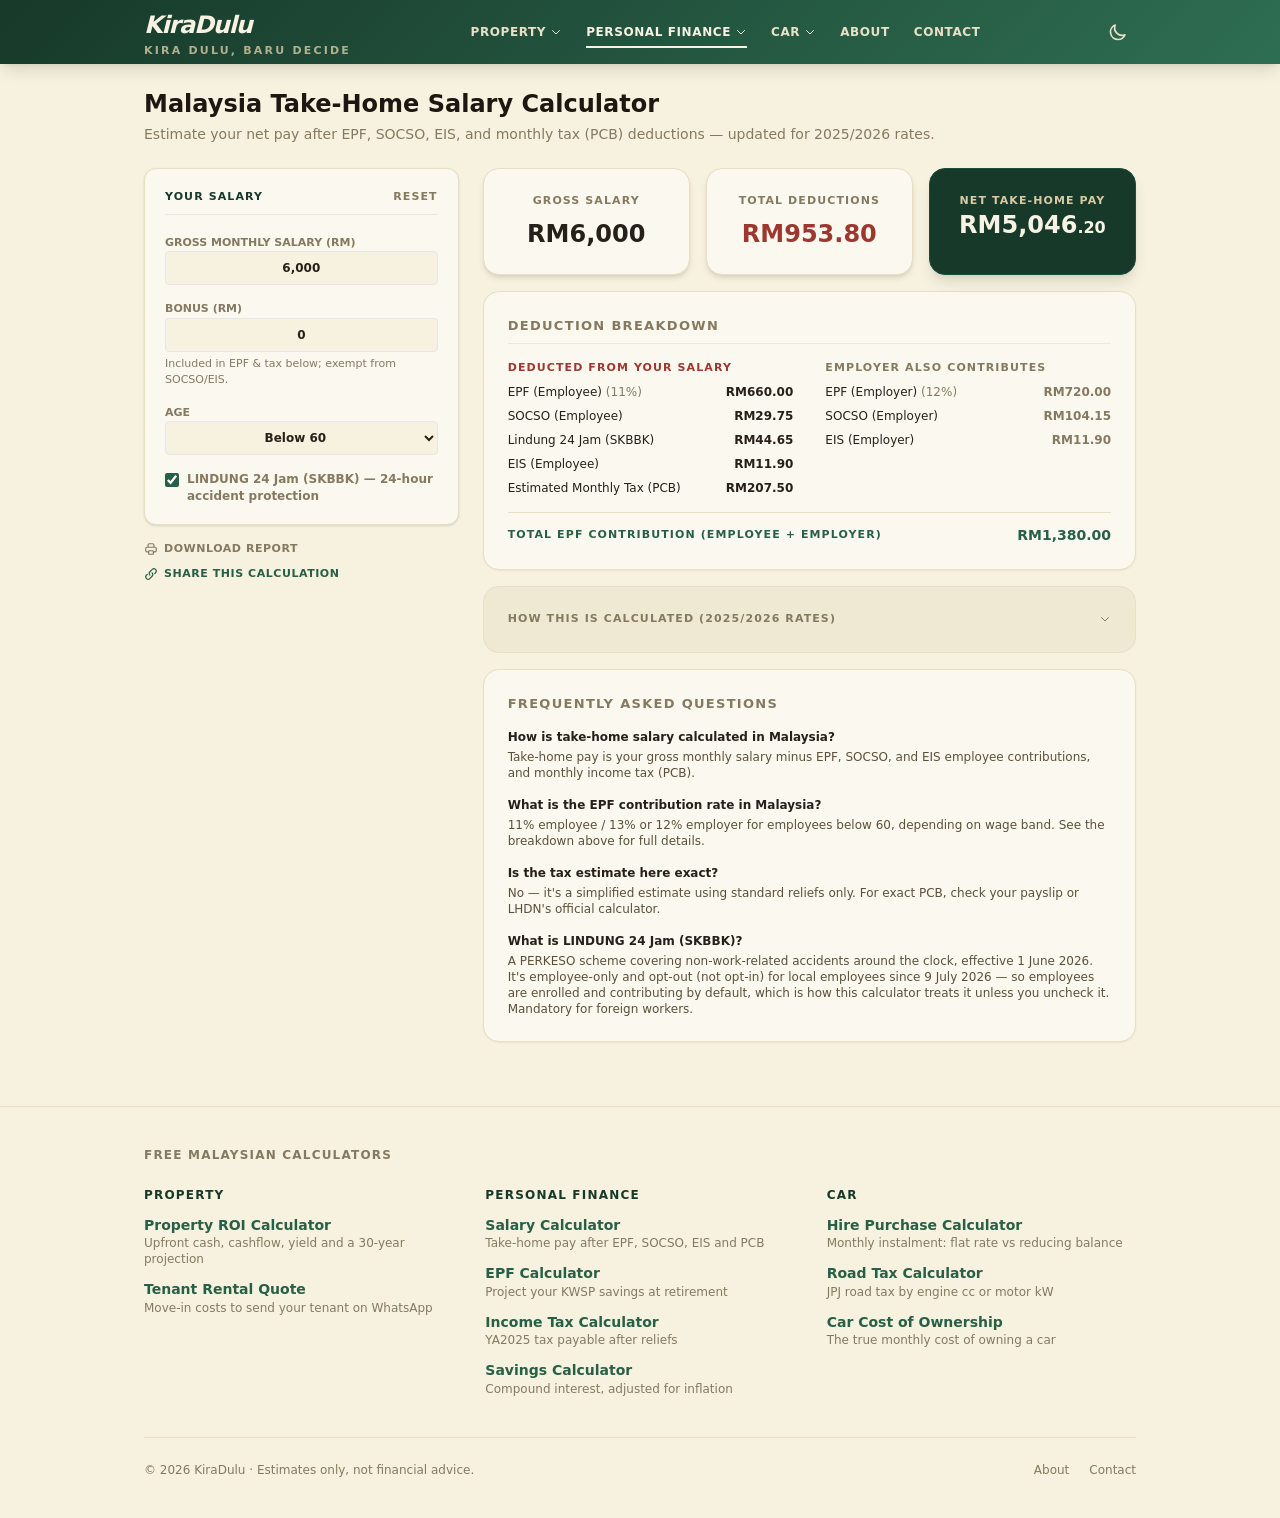
==== commit 9836dee8: "Page titles in warm ink (off-white in dark mode) instead of dark green Co-Authored-By: Claude Opus 5" ====
--- a/index.html
+++ b/index.html
@@ -147,7 +147,7 @@
                     </div>
                 </div>
                 <a href="about/" class="py-2 text-xs font-bold uppercase tracking-wider text-blue-100 hover:text-white transition">About</a>
-                <a href="about/#contact" class="py-2 text-xs font-bold uppercase tracking-wider text-blue-100 hover:text-white transition">Contact</a>
+                <a href="contact/" class="py-2 text-xs font-bold uppercase tracking-wider text-blue-100 hover:text-white transition">Contact</a>
             </nav>
             <div class="flex items-center gap-1">
                 <button onclick="toggleDarkMode()" id="dark-toggle-btn" type="button"
@@ -185,13 +185,13 @@
                 <a href="car-tco-calculator/" class="block py-2 px-3 -mx-3 rounded-lg text-sm text-blue-100 hover:bg-white/10">Car Cost of Ownership</a>
             <div class="mt-4 pt-3 border-t border-white/10 flex gap-6">
                 <a href="about/" class="py-2 text-sm text-blue-100">About</a>
-                <a href="about/#contact" class="py-2 text-sm text-blue-100">Contact</a>
+                <a href="contact/" class="py-2 text-sm text-blue-100">Contact</a>
             </div>
         </nav>
     </header>
 
     <main class="max-w-5xl mx-auto px-4 pb-10">
-        <h1 class="text-xl md:text-2xl font-black text-blue-900 dark:text-blue-300 mb-1">Malaysia Take-Home Salary Calculator</h1>
+        <h1 class="kd-title text-xl md:text-2xl font-black mb-1">Malaysia Take-Home Salary Calculator</h1>
         <p class="text-sm text-slate-500 dark:text-slate-400 mb-6">Estimate your net pay after EPF, SOCSO, EIS, and monthly tax (PCB) deductions &mdash; updated for 2025/2026 rates.</p>
         <!-- Mobile summary bar: headline results stay in view while editing inputs (mirrored by assets/site.js) -->
         <div class="kd-sticky lg:hidden sticky top-0 z-30 -mx-4 px-4 py-2 mb-4 bg-blue-900 text-white shadow-md flex justify-around items-center gap-2" aria-hidden="true">
@@ -416,7 +416,7 @@
                 <p>&copy; 2026 KiraDulu &middot; Estimates only, not financial advice.</p>
                 <p class="flex gap-5">
                     <a href="about/" class="hover:underline">About</a>
-                    <a href="about/#contact" class="hover:underline">Contact</a>
+                    <a href="contact/" class="hover:underline">Contact</a>
                 </p>
             </div>
         </div>
--- a/assets/site.css
+++ b/assets/site.css
@@ -165,3 +165,6 @@
 
 /* Checkboxes use the brand green instead of the browser's default blue */
 input[type="checkbox"], input[type="radio"] { accent-color: #275F47; }
+
+/* Page titles (h1): warm ink, which flips to warm off-white in dark mode; green stays for header/buttons/results */
+.kd-title { color: var(--ink-strong); }
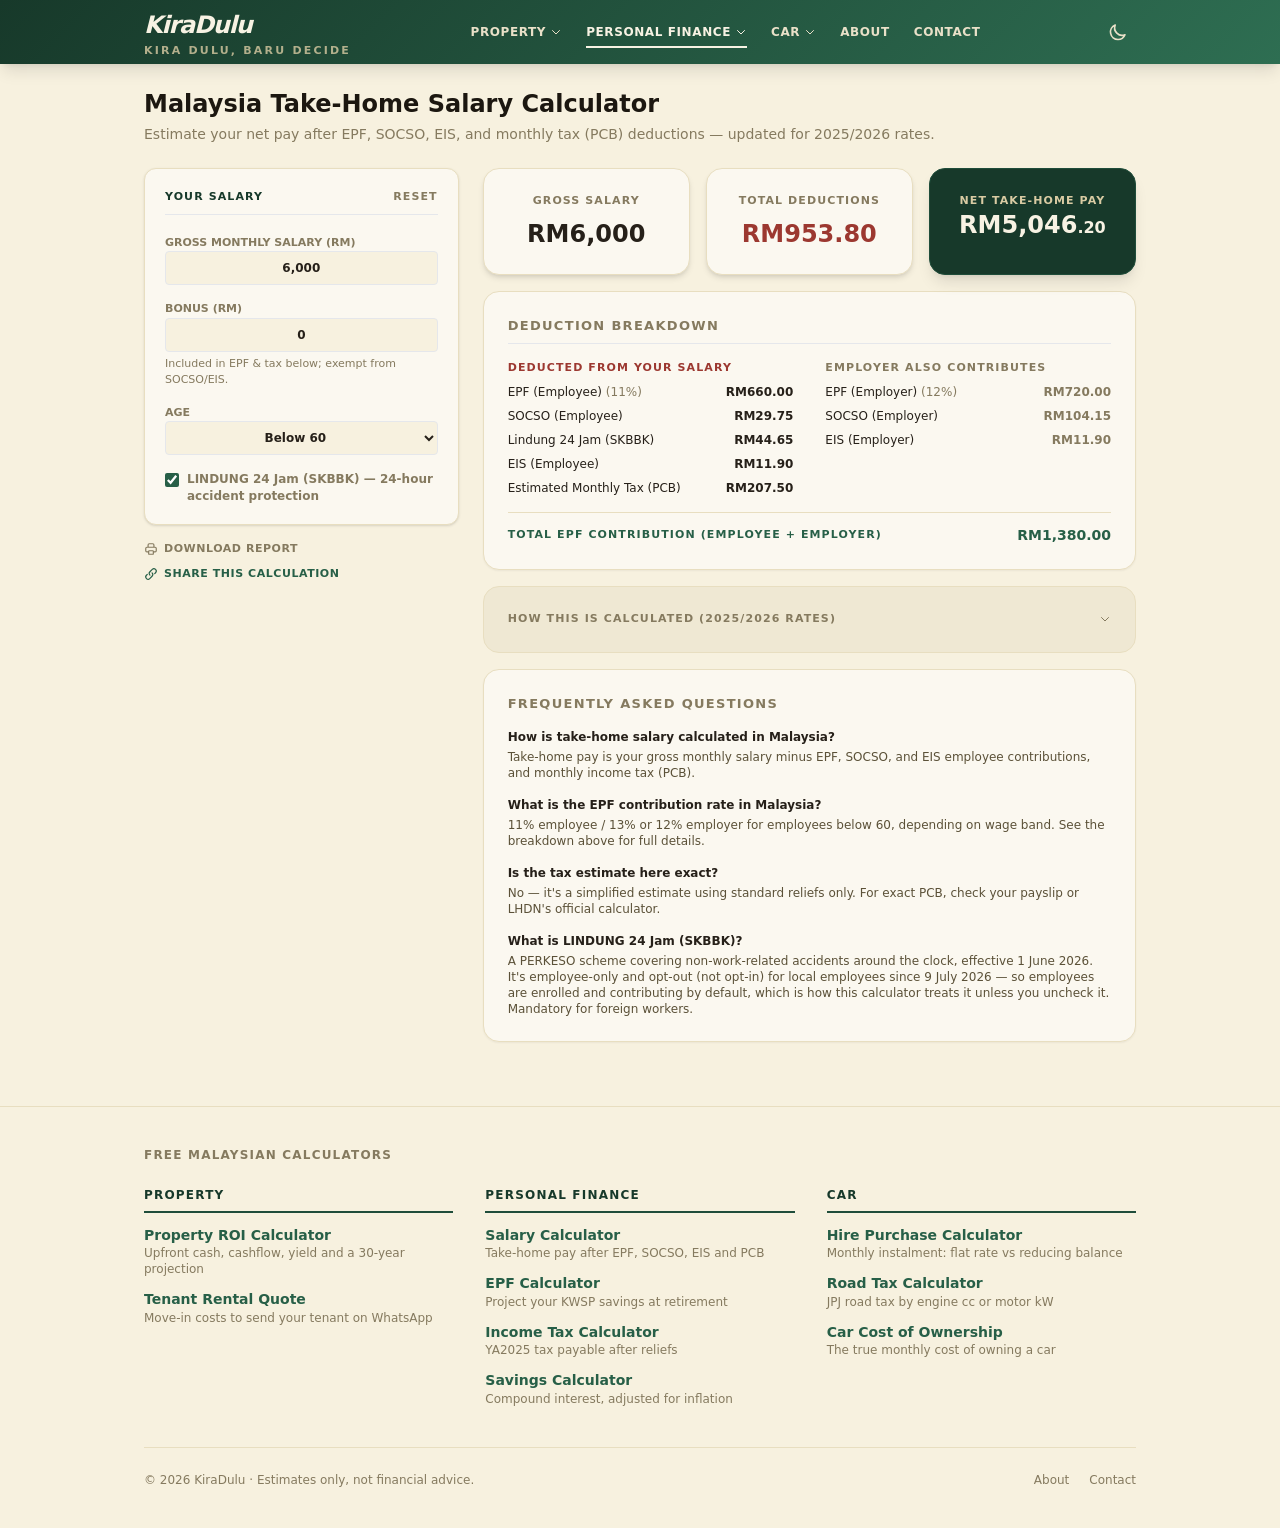
==== commit 6b6c1e38: "Underline the footer section headings Co-Authored-By: Claude Opus 5.5 <noreply@anthropic.com>" ====
--- a/index.html
+++ b/index.html
@@ -361,7 +361,7 @@
             <p class="text-xs font-bold uppercase tracking-widest text-slate-500 dark:text-slate-400 mb-6">Free Malaysian calculators</p>
             <div class="grid grid-cols-1 sm:grid-cols-3 gap-8">
                 <div>
-                    <h2 class="text-xs font-black uppercase tracking-widest text-blue-900 dark:text-blue-300 mb-3">Property</h2>
+                    <h2 class="text-xs font-black uppercase tracking-widest text-blue-900 dark:text-blue-300 pb-2 mb-3 border-b-2 border-blue-800 dark:border-blue-900">Property</h2>
                     <ul class="space-y-3">
                         <li>
                             <a href="property-roi-calculator/" class="text-sm font-bold text-blue-700 dark:text-blue-400 hover:underline">Property ROI Calculator</a>
@@ -374,7 +374,7 @@
                     </ul>
                 </div>
                 <div>
-                    <h2 class="text-xs font-black uppercase tracking-widest text-blue-900 dark:text-blue-300 mb-3">Personal Finance</h2>
+                    <h2 class="text-xs font-black uppercase tracking-widest text-blue-900 dark:text-blue-300 pb-2 mb-3 border-b-2 border-blue-800 dark:border-blue-900">Personal Finance</h2>
                     <ul class="space-y-3">
                         <li>
                             <a href="" class="text-sm font-bold text-blue-700 dark:text-blue-400 hover:underline" aria-current="page">Salary Calculator</a>
@@ -395,7 +395,7 @@
                     </ul>
                 </div>
                 <div>
-                    <h2 class="text-xs font-black uppercase tracking-widest text-blue-900 dark:text-blue-300 mb-3">Car</h2>
+                    <h2 class="text-xs font-black uppercase tracking-widest text-blue-900 dark:text-blue-300 pb-2 mb-3 border-b-2 border-blue-800 dark:border-blue-900">Car</h2>
                     <ul class="space-y-3">
                         <li>
                             <a href="hire-purchase-calculator/" class="text-sm font-bold text-blue-700 dark:text-blue-400 hover:underline">Hire Purchase Calculator</a>
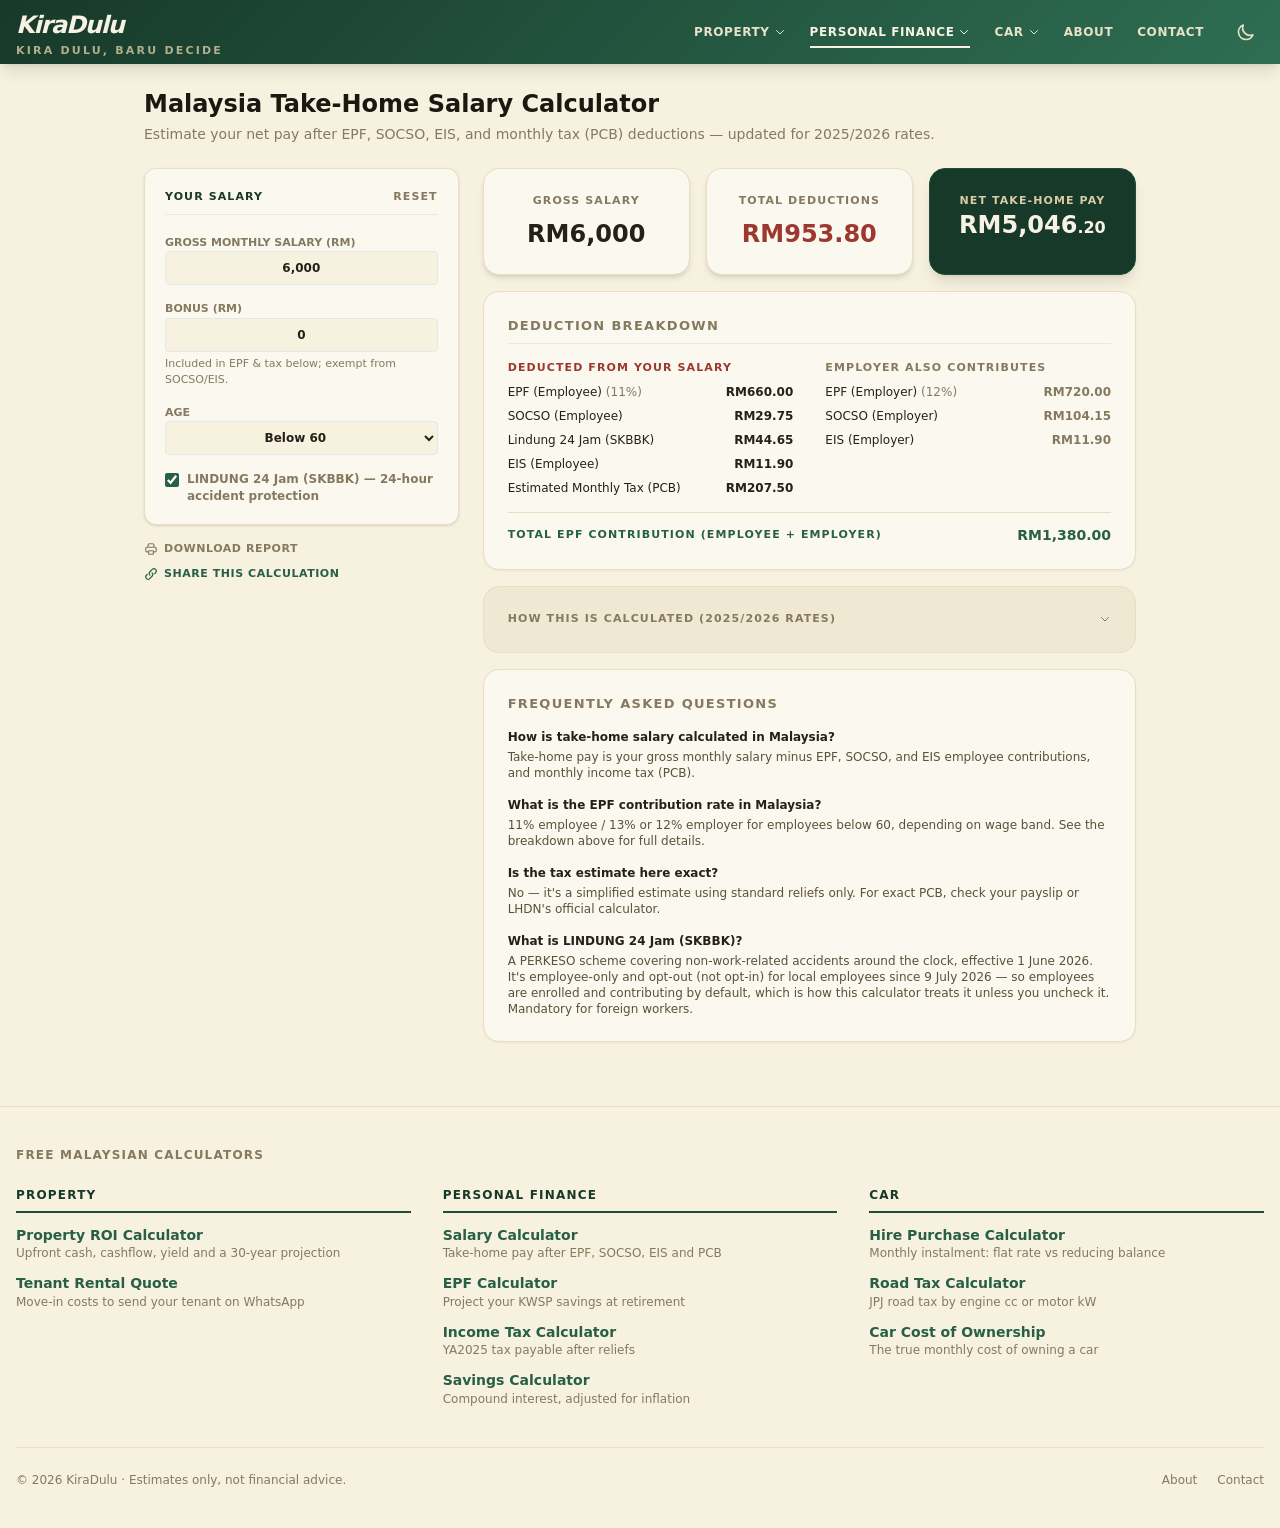
==== commit 2806de47: "Keep the header fixed across pages and move the menu next to the theme toggle - Header and footer us" ====
--- a/index.html
+++ b/index.html
@@ -99,12 +99,12 @@
 
     <!-- site-header: identical on every page (current page highlighted) -- update all pages together -->
     <header class="kd-header text-white shadow-lg mb-6">
-        <div class="max-w-5xl mx-auto px-4 h-16 flex items-center justify-between gap-4">
+        <div class="max-w-7xl mx-auto px-4 h-16 flex items-center justify-between gap-6">
             <a href="./" class="leading-none shrink-0" aria-label="KiraDulu home">
                 <span class="block text-2xl font-black tracking-tighter italic">KiraDulu</span>
                 <span class="block text-[11px] uppercase tracking-[0.2em] font-bold text-blue-200 mt-1 opacity-80">Kira Dulu, Baru Decide</span>
             </a>
-            <nav class="hidden md:flex items-center gap-6" aria-label="Calculators">
+            <nav class="hidden md:flex items-center gap-6 ml-auto" aria-label="Calculators">
                 <div class="kd-dd relative">
                     <button type="button" data-kd-dd aria-expanded="false"
                         class="flex items-center gap-1 py-2 text-xs font-bold uppercase tracking-wider text-blue-100 hover:text-white transition">
@@ -357,7 +357,7 @@
 
     <!-- site-footer: identical on every page -- update all pages together -->
     <footer class="border-t border-slate-200 dark:border-slate-700 mt-6">
-        <div class="max-w-5xl mx-auto px-4 py-10">
+        <div class="max-w-7xl mx-auto px-4 py-10">
             <p class="text-xs font-bold uppercase tracking-widest text-slate-500 dark:text-slate-400 mb-6">Free Malaysian calculators</p>
             <div class="grid grid-cols-1 sm:grid-cols-3 gap-8">
                 <div>
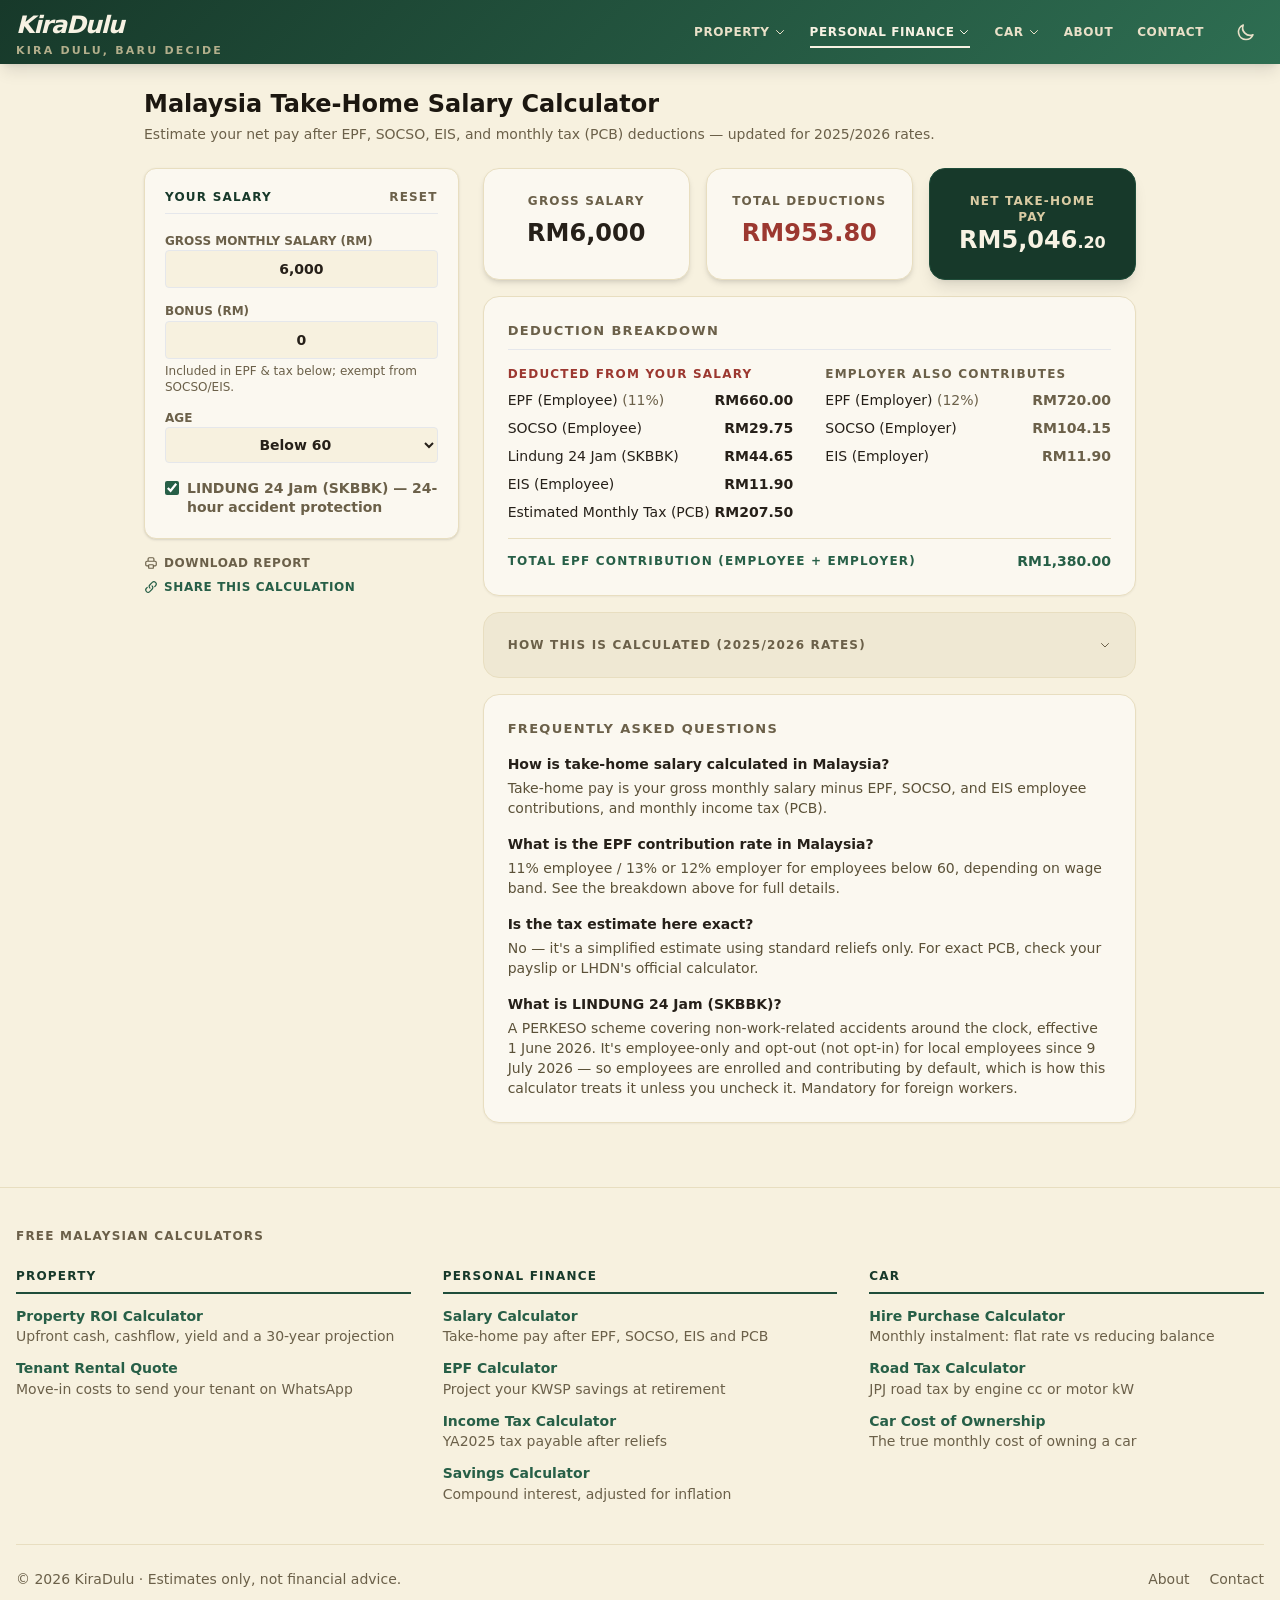
==== commit 4c7099a5: "Larger, higher-contrast text for a 30-55 audience - Reading text (breakdowns, FAQ, explanations, hin" ====
--- a/index.html
+++ b/index.html
@@ -196,15 +196,15 @@
         <!-- Mobile summary bar: headline results stay in view while editing inputs (mirrored by assets/site.js) -->
         <div class="kd-sticky lg:hidden sticky top-0 z-30 -mx-4 px-4 py-2 mb-4 bg-blue-900 text-white shadow-md flex justify-around items-center gap-2" aria-hidden="true">
             <div class="text-center">
-                <p class="text-[11px] uppercase tracking-wide text-blue-200 leading-none">Net pay</p>
+                <p class="text-xs uppercase tracking-wide text-blue-200 leading-none">Net pay</p>
                 <p data-kd-mirror="result-net" class="text-sm font-black leading-tight whitespace-nowrap">&nbsp;</p>
             </div>
             <div class="text-center">
-                <p class="text-[11px] uppercase tracking-wide text-blue-200 leading-none">Deductions</p>
+                <p class="text-xs uppercase tracking-wide text-blue-200 leading-none">Deductions</p>
                 <p data-kd-mirror="result-total-deductions" class="text-sm font-black leading-tight whitespace-nowrap">&nbsp;</p>
             </div>
             <div class="text-center">
-                <p class="text-[11px] uppercase tracking-wide text-blue-200 leading-none">Gross</p>
+                <p class="text-xs uppercase tracking-wide text-blue-200 leading-none">Gross</p>
                 <p data-kd-mirror="result-gross" class="text-sm font-black leading-tight whitespace-nowrap">&nbsp;</p>
             </div>
         </div>
@@ -213,44 +213,44 @@
             <div class="lg:col-span-4 space-y-4">
                 <div class="bg-white dark:bg-slate-800 p-5 rounded-xl shadow border border-slate-200 dark:border-slate-700">
                     <div class="flex items-center justify-between mb-4 border-b dark:border-slate-700 pb-2">
-                        <h3 class="text-blue-900 dark:text-blue-400 font-bold uppercase text-[11px] tracking-widest">Your Salary</h3>
+                        <h3 class="text-blue-900 dark:text-blue-400 font-bold uppercase text-xs tracking-widest">Your Salary</h3>
                         <button type="button" onclick="if(confirm('Reset all inputs to default values?')) resetToDefaults()"
-                            class="text-[11px] font-bold uppercase tracking-widest text-slate-400 hover:text-red-600 transition">Reset</button>
+                            class="text-xs font-bold uppercase tracking-widest text-slate-400 hover:text-red-600 transition">Reset</button>
                     </div>
                     <div class="space-y-3" id="input-container">
                         <div>
-                            <label for="grossSalary" class="text-[11px] font-bold text-slate-400 uppercase">Gross Monthly Salary (RM)</label>
+                            <label for="grossSalary" class="text-xs font-bold text-slate-400 uppercase">Gross Monthly Salary (RM)</label>
                             <input type="text" inputmode="decimal" id="grossSalary" value="6,000"
-                                class="comma-fmt w-full p-2 bg-slate-50 border rounded text-xs font-bold text-center dark:bg-slate-900 dark:border-slate-600 dark:text-slate-100">
-                        </div>
-                        <div>
-                            <label for="bonus" class="text-[11px] font-bold text-slate-400 uppercase">Bonus (RM)</label>
+                                class="comma-fmt w-full p-2 bg-slate-50 border rounded text-sm font-bold text-center dark:bg-slate-900 dark:border-slate-600 dark:text-slate-100">
+                        </div>
+                        <div>
+                            <label for="bonus" class="text-xs font-bold text-slate-400 uppercase">Bonus (RM)</label>
                             <input type="text" inputmode="decimal" id="bonus" value="0"
-                                class="comma-fmt w-full p-2 bg-slate-50 border rounded text-xs font-bold text-center dark:bg-slate-900 dark:border-slate-600 dark:text-slate-100">
-                            <p class="text-[11px] text-slate-400 mt-1">Included in EPF & tax below; exempt from SOCSO/EIS.</p>
-                        </div>
-                        <div>
-                            <label for="ageBand" class="text-[11px] font-bold text-slate-400 uppercase">Age</label>
+                                class="comma-fmt w-full p-2 bg-slate-50 border rounded text-sm font-bold text-center dark:bg-slate-900 dark:border-slate-600 dark:text-slate-100">
+                            <p class="text-xs text-slate-400 mt-1">Included in EPF & tax below; exempt from SOCSO/EIS.</p>
+                        </div>
+                        <div>
+                            <label for="ageBand" class="text-xs font-bold text-slate-400 uppercase">Age</label>
                             <select id="ageBand"
-                                class="w-full p-2 bg-slate-50 border rounded text-xs font-bold text-center dark:bg-slate-900 dark:border-slate-600 dark:text-slate-100">
+                                class="w-full p-2 bg-slate-50 border rounded text-sm font-bold text-center dark:bg-slate-900 dark:border-slate-600 dark:text-slate-100">
                                 <option value="under60" selected>Below 60</option>
                                 <option value="60plus">60 and above</option>
                             </select>
                         </div>
                         <div class="flex items-start gap-2 pt-1">
                             <input type="checkbox" id="lindung24jam" checked class="mt-0.5 w-3.5 h-3.5 accent-blue-700 shrink-0">
-                            <label for="lindung24jam" class="text-xs font-bold text-slate-500 dark:text-slate-400 leading-snug">
+                            <label for="lindung24jam" class="text-sm font-bold text-slate-500 dark:text-slate-400 leading-snug">
                                 LINDUNG 24 Jam (SKBBK) &mdash; 24-hour accident protection
                             </label>
                         </div>
                     </div>
-                    <p id="socso-eis-note" class="hidden text-xs text-slate-400 dark:text-slate-500 mt-3 leading-relaxed">
+                    <p id="socso-eis-note" class="hidden text-sm text-slate-400 dark:text-slate-500 mt-3 leading-relaxed">
                         Employees aged 60+ move to reduced SOCSO/EIS category rates not modeled here &mdash; shown as RM0. Consult PERKESO for exact figures.
                     </p>
                 </div>
                 <div class="kd-actions flex flex-col items-start gap-2">
                     <button type="button" onclick="window.print()"
-                        class="flex items-center gap-1.5 text-[11px] font-bold uppercase tracking-wider text-slate-500 hover:text-slate-800 transition">
+                        class="flex items-center gap-1.5 text-xs font-bold uppercase tracking-wider text-slate-500 hover:text-slate-800 transition">
                         <svg class="w-3.5 h-3.5" fill="none" stroke="currentColor" viewBox="0 0 24 24">
                             <path stroke-linecap="round" stroke-linejoin="round" stroke-width="2"
                                 d="M17 17h2a2 2 0 002-2v-4a2 2 0 00-2-2H5a2 2 0 00-2 2v4a2 2 0 002 2h2m2 4h6a1 1 0 001-1v-4a1 1 0 00-1-1H9a1 1 0 00-1 1v4a1 1 0 001 1zm8-12V5a2 2 0 00-2-2H9a2 2 0 00-2 2v4h10z" />
@@ -258,38 +258,38 @@
                         Download Report
                     </button>
                     <button type="button" onclick="kdShareCalculation()"
-                        class="flex items-center gap-1.5 text-[11px] font-bold uppercase tracking-wider text-blue-700 dark:text-blue-400 hover:text-blue-900 transition">
+                        class="flex items-center gap-1.5 text-xs font-bold uppercase tracking-wider text-blue-700 dark:text-blue-400 hover:text-blue-900 transition">
                         <svg class="w-3.5 h-3.5" fill="none" stroke="currentColor" viewBox="0 0 24 24">
                             <path stroke-linecap="round" stroke-linejoin="round" stroke-width="2"
                                 d="M13.828 10.172a4 4 0 010 5.656l-4 4a4 4 0 01-5.656-5.656l1.5-1.5M10.172 13.828a4 4 0 010-5.656l4-4a4 4 0 015.656 5.656l-1.5 1.5" />
                         </svg>
                         Share This Calculation
                     </button>
-                    <span id="kd-share-msg" role="status" class="text-[11px] text-green-600 dark:text-green-400 font-bold"></span>
+                    <span id="kd-share-msg" role="status" class="text-xs text-green-600 dark:text-green-400 font-bold"></span>
                 </div>
             </div>
 
             <div class="lg:col-span-8 space-y-4">
                 <div class="grid grid-cols-2 md:grid-cols-3 gap-4">
                     <div class="metric-bubble bg-white dark:bg-slate-800 p-6 rounded-2xl shadow-md border border-slate-200 dark:border-slate-700 text-center">
-                        <p class="text-[11px] font-bold text-slate-400 uppercase mb-2 tracking-widest">Gross Salary</p>
+                        <p class="text-xs font-bold text-slate-400 uppercase mb-2 tracking-widest">Gross Salary</p>
                         <p id="result-gross" class="text-2xl font-black text-slate-900 dark:text-slate-100">RM0</p>
                     </div>
                     <div class="metric-bubble bg-white dark:bg-slate-800 p-6 rounded-2xl shadow-md border border-slate-200 dark:border-slate-700 text-center">
-                        <p class="text-[11px] font-bold text-slate-400 uppercase mb-2 tracking-widest">Total Deductions</p>
+                        <p class="text-xs font-bold text-slate-400 uppercase mb-2 tracking-widest">Total Deductions</p>
                         <p id="result-total-deductions" class="text-2xl font-black text-red-500 dark:text-red-300">RM0</p>
                     </div>
                     <div class="metric-bubble bg-blue-900 p-6 rounded-2xl shadow-lg border border-blue-800 text-center text-white col-span-2 md:col-span-1">
-                        <p class="text-[11px] font-bold text-blue-200 uppercase tracking-widest">Net Take-Home Pay</p>
+                        <p class="text-xs font-bold text-blue-200 uppercase tracking-widest">Net Take-Home Pay</p>
                         <p id="result-net" class="text-2xl font-black whitespace-nowrap leading-tight">RM0</p>
                     </div>
                 </div>
 
                 <div class="bg-white dark:bg-slate-800 p-6 rounded-2xl shadow-sm border border-slate-200 dark:border-slate-700">
                     <h3 class="text-[13px] font-black text-slate-500 dark:text-slate-400 uppercase tracking-widest mb-4 border-b dark:border-slate-700 pb-2">Deduction Breakdown</h3>
-                    <div class="grid grid-cols-1 md:grid-cols-2 gap-x-8 gap-y-4 text-xs">
-                        <div>
-                            <p class="text-[11px] font-bold text-red-500 dark:text-red-300 uppercase tracking-widest mb-2">Deducted From Your Salary</p>
+                    <div class="grid grid-cols-1 md:grid-cols-2 gap-x-8 gap-y-4 text-sm">
+                        <div>
+                            <p class="text-xs font-bold text-red-500 dark:text-red-300 uppercase tracking-widest mb-2">Deducted From Your Salary</p>
                             <div class="space-y-2">
                                 <div class="flex justify-between"><span>EPF (Employee) <span id="label-epf-employee-rate" class="text-slate-400"></span></span><span id="result-epf-employee" class="font-bold text-slate-900 dark:text-slate-100">RM0</span></div>
                                 <div class="flex justify-between"><span>SOCSO (Employee)</span><span id="result-socso-employee" class="font-bold text-slate-900 dark:text-slate-100">RM0</span></div>
@@ -299,7 +299,7 @@
                             </div>
                         </div>
                         <div>
-                            <p class="text-[11px] font-bold text-slate-400 uppercase tracking-widest mb-2">Employer Also Contributes</p>
+                            <p class="text-xs font-bold text-slate-400 uppercase tracking-widest mb-2">Employer Also Contributes</p>
                             <div class="space-y-2">
                                 <div class="flex justify-between"><span>EPF (Employer) <span id="label-epf-employer-rate" class="text-slate-400"></span></span><span id="result-epf-employer" class="font-bold text-slate-400">RM0</span></div>
                                 <div class="flex justify-between"><span>SOCSO (Employer)</span><span id="result-socso-employer" class="font-bold text-slate-400">RM0</span></div>
@@ -308,18 +308,18 @@
                         </div>
                     </div>
                     <div class="mt-4 pt-3 border-t border-slate-200 dark:border-slate-700 flex justify-between items-center">
-                        <span class="text-[11px] font-bold text-blue-700 dark:text-blue-400 uppercase tracking-widest">Total EPF Contribution (Employee + Employer)</span>
+                        <span class="text-xs font-bold text-blue-700 dark:text-blue-400 uppercase tracking-widest">Total EPF Contribution (Employee + Employer)</span>
                         <span id="result-total-epf" class="font-black text-blue-700 dark:text-blue-400 text-sm">RM0</span>
                     </div>
                 </div>
 
                 <details class="kd-details bg-slate-100 dark:bg-slate-800 p-6 rounded-2xl border border-slate-200 dark:border-slate-700 text-left">
                     <summary class="flex items-center justify-between gap-2 cursor-pointer select-none">
-                        <h4 class="text-[11px] font-black text-slate-500 dark:text-slate-400 uppercase tracking-widest">How This Is Calculated (2025/2026 Rates)</h4>
+                        <h4 class="text-xs font-black text-slate-500 dark:text-slate-400 uppercase tracking-widest">How This Is Calculated (2025/2026 Rates)</h4>
                         <span class="kd-chevron text-slate-400 transition-transform"><svg class="w-3 h-3" fill="none" stroke="currentColor" viewBox="0 0 24 24" aria-hidden="true"><path stroke-linecap="round" stroke-linejoin="round" stroke-width="2" d="M19 9l-7 7-7-7" /></svg></span>
                     </summary>
                     <div class="mt-3">
-                    <ul class="text-xs text-slate-600 dark:text-slate-400 space-y-2 list-disc pl-4">
+                    <ul class="text-sm text-slate-600 dark:text-slate-400 space-y-2 list-disc pl-4">
                         <li><strong>EPF (KWSP):</strong> Employee 11% (below 60). Employer 13% for wages up to RM5,000, or 12% above RM5,000. Ages 60-75: employee 0%, employer 4%. Matches KWSP's official Third Schedule: wages are grouped into bands (RM20 wide up to RM5,000, RM100 wide above), and the rate is applied to the band's upper limit &mdash; not your exact wage &mdash; then rounded up to the next ringgit, same as a real payslip.</li>
                         <li><strong>SOCSO:</strong> PERKESO's official wage-banded contribution table (Act 4, First Category), roughly 0.5% employee / 1.75% employer, capped at a RM6,000 wage ceiling (effective since October 2024). Figures here are the exact table amounts, not a percentage approximation.</li>
                         <li><strong>EIS:</strong> PERKESO's official wage-banded table (Act 800), roughly 0.2% employee / 0.2% employer, same RM6,000 ceiling.</li>
@@ -332,7 +332,7 @@
 
                 <div class="bg-white dark:bg-slate-800 p-6 rounded-2xl shadow-sm border border-slate-200 dark:border-slate-700">
                     <h4 class="text-[13px] font-black text-slate-500 dark:text-slate-400 uppercase tracking-widest mb-4">Frequently Asked Questions</h4>
-                    <div class="space-y-4 text-xs text-slate-600 dark:text-slate-400">
+                    <div class="space-y-4 text-sm text-slate-600 dark:text-slate-400">
                         <div>
                             <p class="font-bold text-slate-800 dark:text-slate-200 mb-1">How is take-home salary calculated in Malaysia?</p>
                             <p>Take-home pay is your gross monthly salary minus EPF, SOCSO, and EIS employee contributions, and monthly income tax (PCB).</p>
@@ -365,11 +365,11 @@
                     <ul class="space-y-3">
                         <li>
                             <a href="property-roi-calculator/" class="text-sm font-bold text-blue-700 dark:text-blue-400 hover:underline">Property ROI Calculator</a>
-                            <p class="text-xs text-slate-500 dark:text-slate-400">Upfront cash, cashflow, yield and a 30-year projection</p>
+                            <p class="text-sm text-slate-500 dark:text-slate-400">Upfront cash, cashflow, yield and a 30-year projection</p>
                         </li>
                         <li>
                             <a href="tenant-rental-quote-calculator/" class="text-sm font-bold text-blue-700 dark:text-blue-400 hover:underline">Tenant Rental Quote</a>
-                            <p class="text-xs text-slate-500 dark:text-slate-400">Move-in costs to send your tenant on WhatsApp</p>
+                            <p class="text-sm text-slate-500 dark:text-slate-400">Move-in costs to send your tenant on WhatsApp</p>
                         </li>
                     </ul>
                 </div>
@@ -378,19 +378,19 @@
                     <ul class="space-y-3">
                         <li>
                             <a href="" class="text-sm font-bold text-blue-700 dark:text-blue-400 hover:underline" aria-current="page">Salary Calculator</a>
-                            <p class="text-xs text-slate-500 dark:text-slate-400">Take-home pay after EPF, SOCSO, EIS and PCB</p>
+                            <p class="text-sm text-slate-500 dark:text-slate-400">Take-home pay after EPF, SOCSO, EIS and PCB</p>
                         </li>
                         <li>
                             <a href="epf-calculator/" class="text-sm font-bold text-blue-700 dark:text-blue-400 hover:underline">EPF Calculator</a>
-                            <p class="text-xs text-slate-500 dark:text-slate-400">Project your KWSP savings at retirement</p>
+                            <p class="text-sm text-slate-500 dark:text-slate-400">Project your KWSP savings at retirement</p>
                         </li>
                         <li>
                             <a href="income-tax-calculator/" class="text-sm font-bold text-blue-700 dark:text-blue-400 hover:underline">Income Tax Calculator</a>
-                            <p class="text-xs text-slate-500 dark:text-slate-400">YA2025 tax payable after reliefs</p>
+                            <p class="text-sm text-slate-500 dark:text-slate-400">YA2025 tax payable after reliefs</p>
                         </li>
                         <li>
                             <a href="savings-calculator/" class="text-sm font-bold text-blue-700 dark:text-blue-400 hover:underline">Savings Calculator</a>
-                            <p class="text-xs text-slate-500 dark:text-slate-400">Compound interest, adjusted for inflation</p>
+                            <p class="text-sm text-slate-500 dark:text-slate-400">Compound interest, adjusted for inflation</p>
                         </li>
                     </ul>
                 </div>
@@ -399,20 +399,20 @@
                     <ul class="space-y-3">
                         <li>
                             <a href="hire-purchase-calculator/" class="text-sm font-bold text-blue-700 dark:text-blue-400 hover:underline">Hire Purchase Calculator</a>
-                            <p class="text-xs text-slate-500 dark:text-slate-400">Monthly instalment: flat rate vs reducing balance</p>
+                            <p class="text-sm text-slate-500 dark:text-slate-400">Monthly instalment: flat rate vs reducing balance</p>
                         </li>
                         <li>
                             <a href="road-tax-calculator/" class="text-sm font-bold text-blue-700 dark:text-blue-400 hover:underline">Road Tax Calculator</a>
-                            <p class="text-xs text-slate-500 dark:text-slate-400">JPJ road tax by engine cc or motor kW</p>
+                            <p class="text-sm text-slate-500 dark:text-slate-400">JPJ road tax by engine cc or motor kW</p>
                         </li>
                         <li>
                             <a href="car-tco-calculator/" class="text-sm font-bold text-blue-700 dark:text-blue-400 hover:underline">Car Cost of Ownership</a>
-                            <p class="text-xs text-slate-500 dark:text-slate-400">The true monthly cost of owning a car</p>
+                            <p class="text-sm text-slate-500 dark:text-slate-400">The true monthly cost of owning a car</p>
                         </li>
                     </ul>
                 </div>
             </div>
-            <div class="mt-10 pt-6 border-t border-slate-200 dark:border-slate-700 flex flex-col sm:flex-row gap-3 justify-between text-xs text-slate-500 dark:text-slate-400">
+            <div class="mt-10 pt-6 border-t border-slate-200 dark:border-slate-700 flex flex-col sm:flex-row gap-3 justify-between text-sm text-slate-500 dark:text-slate-400">
                 <p>&copy; 2026 KiraDulu &middot; Estimates only, not financial advice.</p>
                 <p class="flex gap-5">
                     <a href="about/" class="hover:underline">About</a>
--- a/assets/site.css
+++ b/assets/site.css
@@ -30,7 +30,7 @@
     --ink: #262019;
     --ink-strong: #1C1710;
     --ink-mid: #5B5138;
-    --ink-soft: #857A5F;
+    --ink-soft: #6B6049;
 }
 html.dark {
     --paper-bg: #1B1710;
@@ -168,3 +168,21 @@
 
 /* Page titles (h1): warm ink, which flips to warm off-white in dark mode; green stays for header/buttons/results */
 .kd-title { color: var(--ink-strong); }
+
+/* Gold "real value" text: the chart's #C9A227 is too faint as text on cream, so text uses a deeper gold */
+.kd-gold { color: #8A6D0F; }
+html.dark .kd-gold { color: #D9B23A; }
+
+/* Side-by-side inputs stay level when one label wraps onto two lines */
+main .grid-cols-2 > div:has(> label + input:last-child),
+main .grid-cols-2 > div:has(> label + select:last-child) {
+    display: flex;
+    flex-direction: column;
+    justify-content: flex-end;
+}
+
+/* Phones: headline numbers in half-width metric cards (e.g. RM1,230,000) get a little more room */
+@media (max-width: 767px) {
+    main .metric-bubble:not(.col-span-2) { padding-left: 0.75rem; padding-right: 0.75rem; }
+    main .metric-bubble:not(.col-span-2) .text-2xl { font-size: 1.25rem; line-height: 1.75rem; }
+}
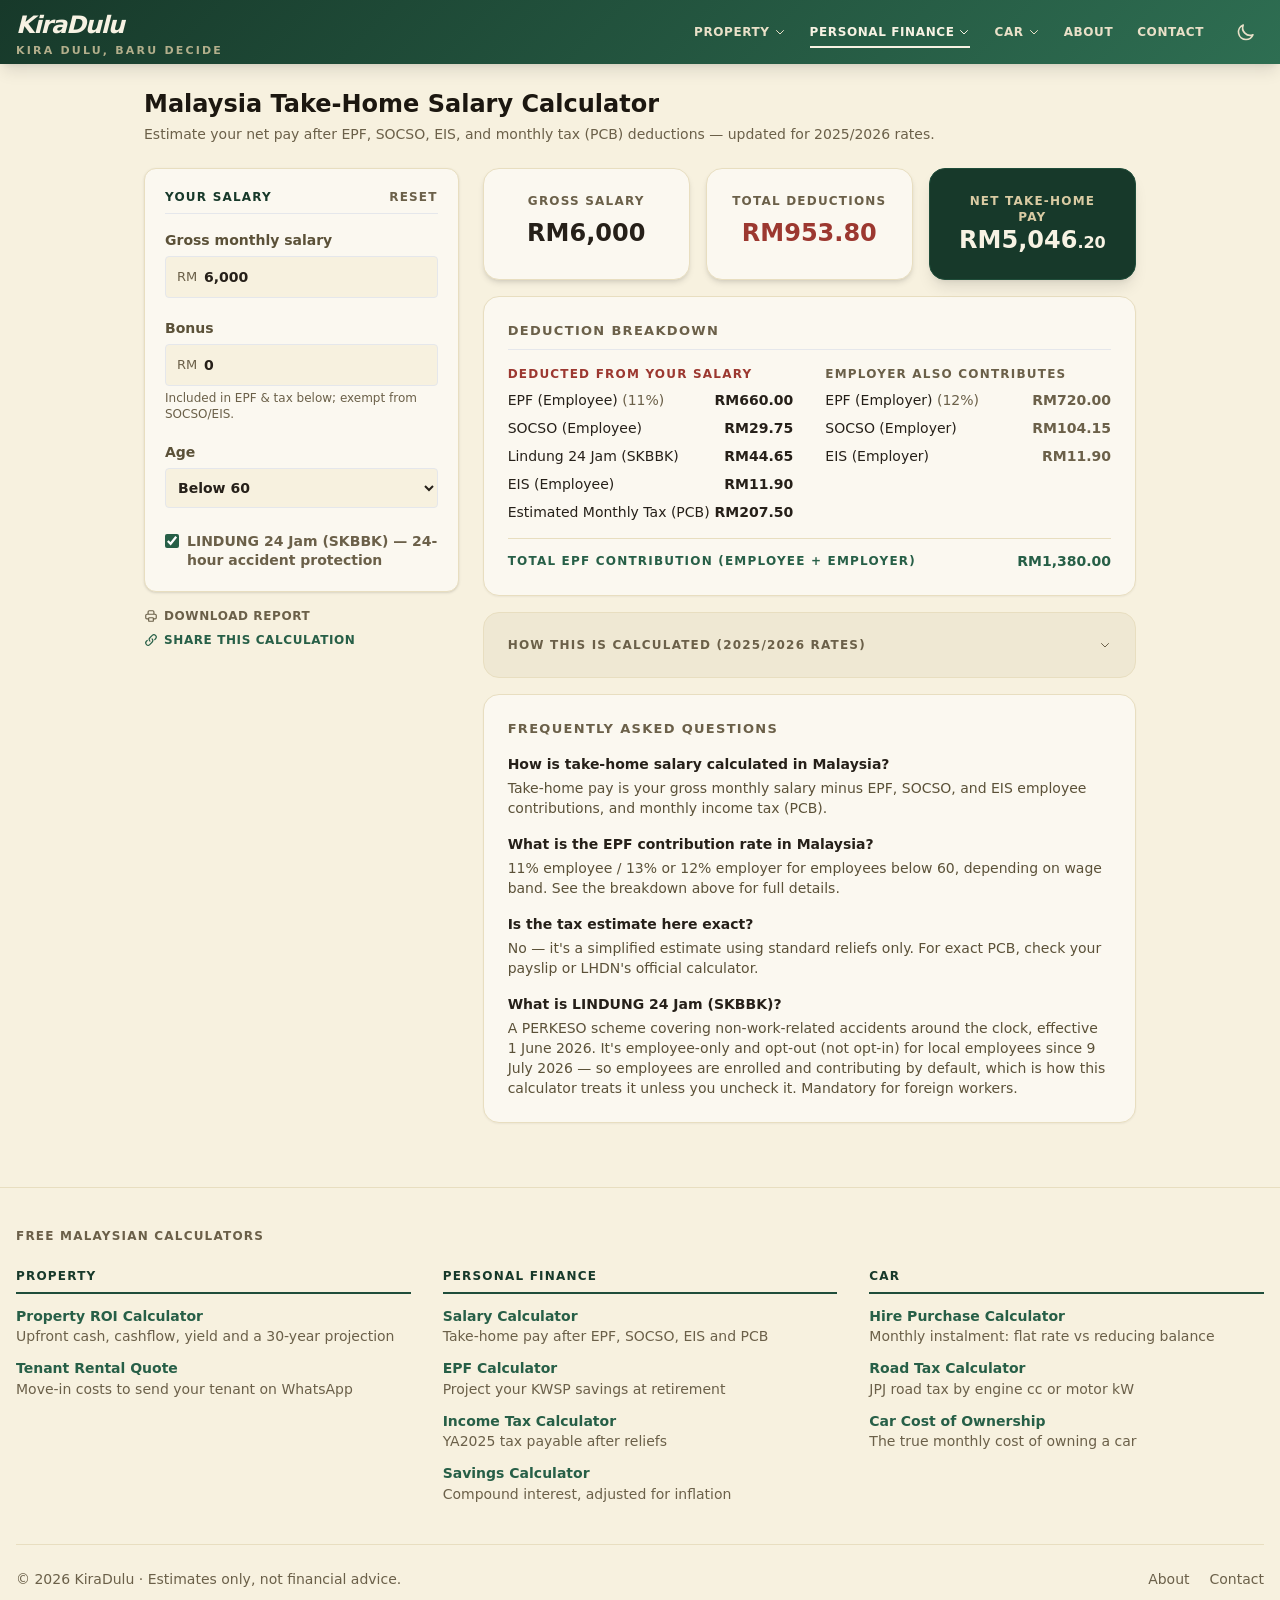
==== commit 6ec9916c: "Short sentence-case labels with units inside the input boxes - Every calculator input: short sentenc" ====
--- a/index.html
+++ b/index.html
@@ -219,18 +219,22 @@
                     </div>
                     <div class="space-y-3" id="input-container">
                         <div>
-                            <label for="grossSalary" class="text-xs font-bold text-slate-400 uppercase">Gross Monthly Salary (RM)</label>
-                            <input type="text" inputmode="decimal" id="grossSalary" value="6,000"
-                                class="comma-fmt w-full p-2 bg-slate-50 border rounded text-sm font-bold text-center dark:bg-slate-900 dark:border-slate-600 dark:text-slate-100">
-                        </div>
-                        <div>
-                            <label for="bonus" class="text-xs font-bold text-slate-400 uppercase">Bonus (RM)</label>
-                            <input type="text" inputmode="decimal" id="bonus" value="0"
-                                class="comma-fmt w-full p-2 bg-slate-50 border rounded text-sm font-bold text-center dark:bg-slate-900 dark:border-slate-600 dark:text-slate-100">
+                            <label for="grossSalary" class="kd-label">Gross monthly salary</label>
+                            <div class="kd-field">
+                                <span class="kd-affix kd-prefix" aria-hidden="true">RM</span>
+                                <input style="padding-left: 2.00rem; padding-right: 0.75rem" type="text" inputmode="decimal" id="grossSalary" value="6,000" class="comma-fmt w-full p-2 bg-slate-50 border rounded text-sm font-bold text-center dark:bg-slate-900 dark:border-slate-600 dark:text-slate-100">
+                            </div>
+                        </div>
+                        <div>
+                            <label for="bonus" class="kd-label">Bonus</label>
+                            <div class="kd-field">
+                                <span class="kd-affix kd-prefix" aria-hidden="true">RM</span>
+                                <input style="padding-left: 2.00rem; padding-right: 0.75rem" type="text" inputmode="decimal" id="bonus" value="0" class="comma-fmt w-full p-2 bg-slate-50 border rounded text-sm font-bold text-center dark:bg-slate-900 dark:border-slate-600 dark:text-slate-100">
+                            </div>
                             <p class="text-xs text-slate-400 mt-1">Included in EPF & tax below; exempt from SOCSO/EIS.</p>
                         </div>
                         <div>
-                            <label for="ageBand" class="text-xs font-bold text-slate-400 uppercase">Age</label>
+                            <label for="ageBand" class="kd-label">Age</label>
                             <select id="ageBand"
                                 class="w-full p-2 bg-slate-50 border rounded text-sm font-bold text-center dark:bg-slate-900 dark:border-slate-600 dark:text-slate-100">
                                 <option value="under60" selected>Below 60</option>
--- a/assets/site.css
+++ b/assets/site.css
@@ -173,16 +173,51 @@
 .kd-gold { color: #8A6D0F; }
 html.dark .kd-gold { color: #D9B23A; }
 
-/* Side-by-side inputs stay level when one label wraps onto two lines */
-main .grid-cols-2 > div:has(> label + input:last-child),
-main .grid-cols-2 > div:has(> label + select:last-child) {
-    display: flex;
-    flex-direction: column;
-    justify-content: flex-end;
-}
+/* Side-by-side "label + input" pairs (.kd-pairs, tagged by site.js) share rows via subgrid:
+   labels start on the same line and inputs stay level even when one label wraps onto two lines. */
+.kd-pairs > div {
+    display: grid;
+    grid-row: span 2;
+    grid-template-rows: subgrid;
+    row-gap: 0.25rem;
+}
+.kd-pairs > div.hidden { display: none; }
+.kd-pairs > div > label { align-self: start; }
 
 /* Phones: headline numbers in half-width metric cards (e.g. RM1,230,000) get a little more room */
 @media (max-width: 767px) {
     main .metric-bubble:not(.col-span-2) { padding-left: 0.75rem; padding-right: 0.75rem; }
     main .metric-bubble:not(.col-span-2) .text-2xl { font-size: 1.25rem; line-height: 1.75rem; }
 }
+
+/* ============ Input panels: more breathing room (#input-container on every calculator) ============ */
+:is(#input-container, #compare-input-container-b) > :not([hidden]) ~ :not([hidden]) { margin-top: 1.25rem; }
+:is(#input-container, #compare-input-container-b) .grid-cols-2 { column-gap: 0.875rem; row-gap: 1.25rem; }
+:is(#input-container, #compare-input-container-b) label:has(+ input, + select) { display: block; margin-bottom: 0.375rem; }
+:is(#input-container, #compare-input-container-b) :is(input:not([type="checkbox"]):not([type="radio"]), select) { padding-top: 0.625rem; padding-bottom: 0.625rem; }
+:is(#input-container, #compare-input-container-b) .border-t { padding-top: 1.25rem; }
+.kd-pairs > div { row-gap: 0; }
+
+/* ============ Field labels + units inside the input box ============ */
+.kd-label {
+    display: block;
+    font-size: 0.875rem;
+    line-height: 1.25rem;
+    font-weight: 600;
+    color: var(--ink-mid);
+    margin-bottom: 0.375rem;
+}
+.kd-field { position: relative; }
+.kd-affix {
+    position: absolute;
+    top: 50%;
+    transform: translateY(-50%);
+    font-size: 0.8125rem;
+    font-weight: 500;
+    color: var(--ink-soft);
+    pointer-events: none;
+}
+.kd-prefix { left: 0.75rem; }
+.kd-suffix { right: 0.75rem; }
+/* Values read left-to-right after their unit ("RM 100,000"), so input panels align left */
+:is(#input-container, #compare-input-container-b) :is(input, select) { text-align: left; }
